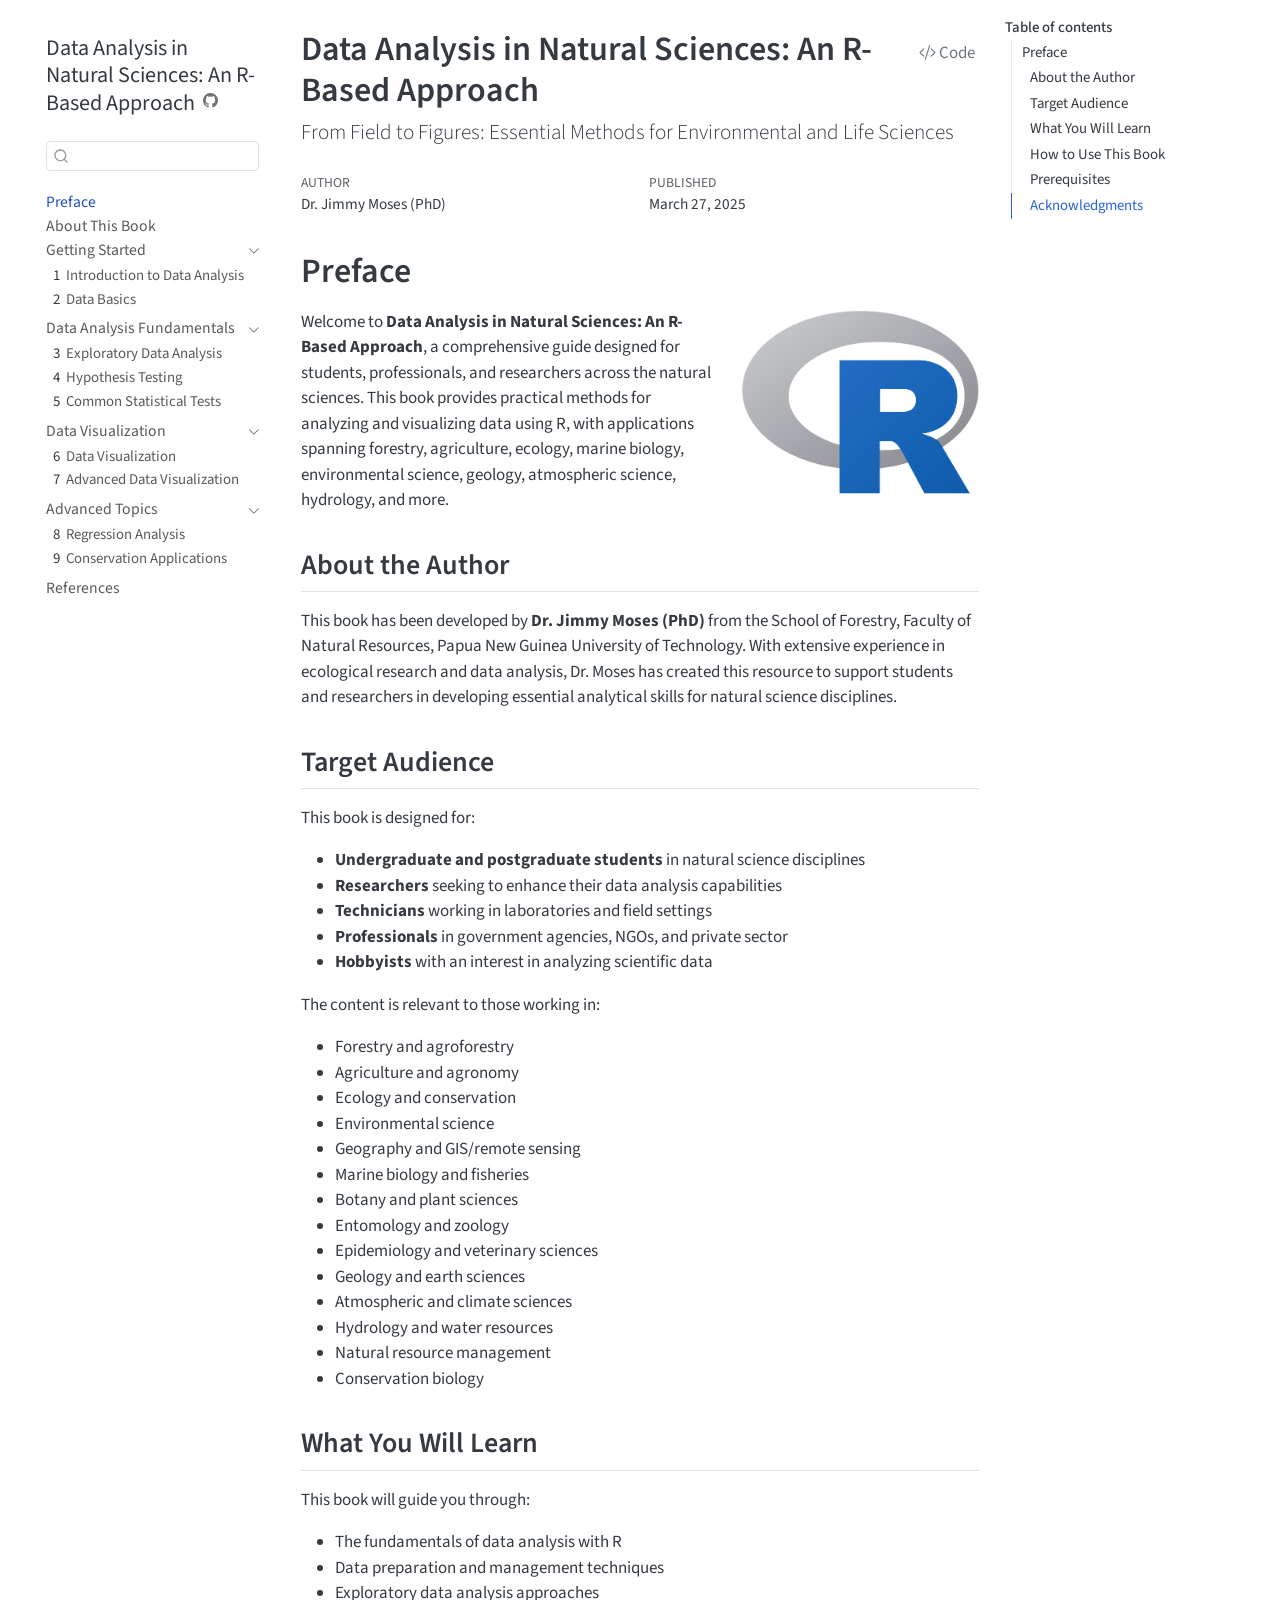
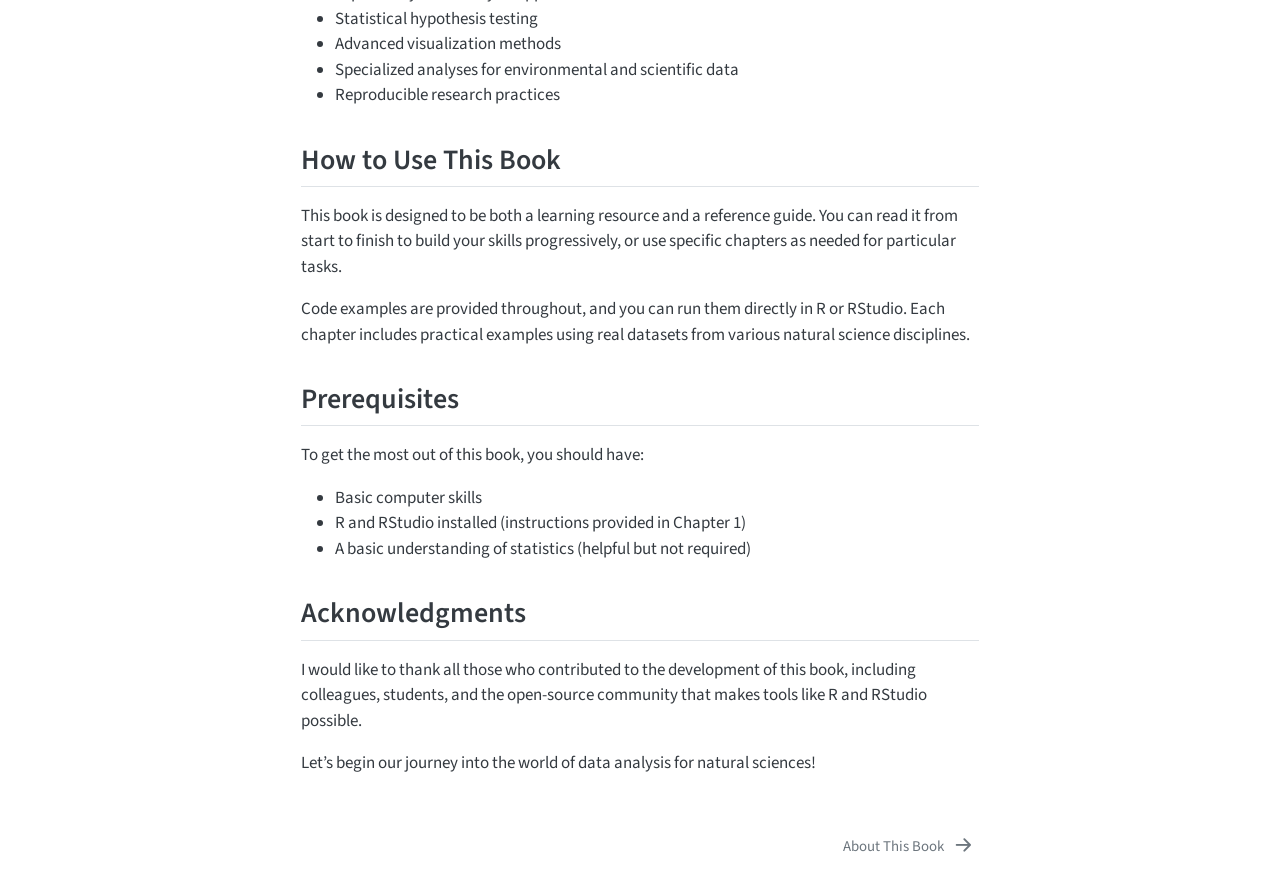
==== index.html @ fe48d6dc "Update book to use real-world datasets exclusively and expand scope to all natural sciences" ====
<!DOCTYPE html>
<html xmlns="http://www.w3.org/1999/xhtml" lang="en" xml:lang="en"><head>

<meta charset="utf-8">
<meta name="generator" content="quarto-99.9.9">

<meta name="viewport" content="width=device-width, initial-scale=1.0, user-scalable=yes">

<meta name="author" content="Dr.&nbsp;Jimmy Moses (PhD)">
<meta name="dcterms.date" content="2025-03-27">

<title>Data Analysis in Natural Sciences: An R-Based Approach</title>
<style>
code{white-space: pre-wrap;}
span.smallcaps{font-variant: small-caps;}
div.columns{display: flex; gap: min(4vw, 1.5em);}
div.column{flex: auto; overflow-x: auto;}
div.hanging-indent{margin-left: 1.5em; text-indent: -1.5em;}
ul.task-list{list-style: none;}
ul.task-list li input[type="checkbox"] {
  width: 0.8em;
  margin: 0 0.8em 0.2em -1em; /* quarto-specific, see https://github.com/quarto-dev/quarto-cli/issues/4556 */ 
  vertical-align: middle;
}
/* CSS for syntax highlighting */
html { -webkit-text-size-adjust: 100%; }
pre > code.sourceCode { white-space: pre; position: relative; }
pre > code.sourceCode > span { display: inline-block; line-height: 1.25; }
pre > code.sourceCode > span:empty { height: 1.2em; }
.sourceCode { overflow: visible; }
code.sourceCode > span { color: inherit; text-decoration: inherit; }
div.sourceCode { margin: 1em 0; }
pre.sourceCode { margin: 0; }
@media screen {
div.sourceCode { overflow: auto; }
}
@media print {
pre > code.sourceCode { white-space: pre-wrap; }
pre > code.sourceCode > span { text-indent: -5em; padding-left: 5em; }
}
pre.numberSource code
  { counter-reset: source-line 0; }
pre.numberSource code > span
  { position: relative; left: -4em; counter-increment: source-line; }
pre.numberSource code > span > a:first-child::before
  { content: counter(source-line);
    position: relative; left: -1em; text-align: right; vertical-align: baseline;
    border: none; display: inline-block;
    -webkit-touch-callout: none; -webkit-user-select: none;
    -khtml-user-select: none; -moz-user-select: none;
    -ms-user-select: none; user-select: none;
    padding: 0 4px; width: 4em;
  }
pre.numberSource { margin-left: 3em;  padding-left: 4px; }
div.sourceCode
  {   }
@media screen {
pre > code.sourceCode > span > a:first-child::before { text-decoration: underline; }
}
</style>


<script src="site_libs/quarto-nav/quarto-nav.js"></script>
<script src="site_libs/quarto-nav/headroom.min.js"></script>
<script src="site_libs/clipboard/clipboard.min.js"></script>
<script src="site_libs/quarto-search/autocomplete.umd.js"></script>
<script src="site_libs/quarto-search/fuse.min.js"></script>
<script src="site_libs/quarto-search/quarto-search.js"></script>
<meta name="quarto:offset" content="./">
<link href="./preface.html" rel="next">
<script src="site_libs/quarto-html/quarto.js" type="module"></script>
<script src="site_libs/quarto-html/tabsets/tabsets.js" type="module"></script>
<script src="site_libs/quarto-html/popper.min.js"></script>
<script src="site_libs/quarto-html/tippy.umd.min.js"></script>
<script src="site_libs/quarto-html/anchor.min.js"></script>
<link href="site_libs/quarto-html/tippy.css" rel="stylesheet">
<link href="site_libs/quarto-html/quarto-syntax-highlighting-dark-a0649ace7b9e9e15dfb5fe311d767a49.css" rel="stylesheet" class="quarto-color-scheme quarto-color-alternate" id="quarto-text-highlighting-styles">
<link href="site_libs/quarto-html/quarto-syntax-highlighting-494121dfa8658343c03537e94414993d.css" rel="stylesheet" class="quarto-color-scheme" id="quarto-text-highlighting-styles">
<script src="site_libs/bootstrap/bootstrap.min.js"></script>
<link href="site_libs/bootstrap/bootstrap-icons.css" rel="stylesheet">
<link href="site_libs/bootstrap/bootstrap-dark-6c5314280c86e53d2a1a2ca4c5fd5b4a.min.css" rel="stylesheet" append-hash="true" class="quarto-color-scheme quarto-color-alternate" id="quarto-bootstrap" data-mode="light">
<link href="site_libs/bootstrap/bootstrap-6c5314280c86e53d2a1a2ca4c5fd5b4a.min.css" rel="stylesheet" append-hash="true" class="quarto-color-scheme" id="quarto-bootstrap" data-mode="light">
<script id="quarto-search-options" type="application/json">{
  "location": "sidebar",
  "copy-button": false,
  "collapse-after": 3,
  "panel-placement": "start",
  "type": "textbox",
  "limit": 50,
  "keyboard-shortcut": [
    "f",
    "/",
    "s"
  ],
  "show-item-context": false,
  "language": {
    "search-no-results-text": "No results",
    "search-matching-documents-text": "matching documents",
    "search-copy-link-title": "Copy link to search",
    "search-hide-matches-text": "Hide additional matches",
    "search-more-match-text": "more match in this document",
    "search-more-matches-text": "more matches in this document",
    "search-clear-button-title": "Clear",
    "search-text-placeholder": "",
    "search-detached-cancel-button-title": "Cancel",
    "search-submit-button-title": "Submit",
    "search-label": "Search"
  }
}</script>


</head>

<body class="nav-sidebar floating quarto-light">

<div id="quarto-search-results"></div>
  <header id="quarto-header" class="headroom fixed-top">
  <nav class="quarto-secondary-nav">
    <div class="container-fluid d-flex">
      <button type="button" class="quarto-btn-toggle btn" data-bs-toggle="collapse" role="button" data-bs-target=".quarto-sidebar-collapse-item" aria-controls="quarto-sidebar" aria-expanded="false" aria-label="Toggle sidebar navigation" onclick="if (window.quartoToggleHeadroom) { window.quartoToggleHeadroom(); }">
        <i class="bi bi-layout-text-sidebar-reverse"></i>
      </button>
        <nav class="quarto-page-breadcrumbs" aria-label="breadcrumb"><ol class="breadcrumb"><li class="breadcrumb-item"><a href="./index.html">Preface</a></li></ol></nav>
        <a class="flex-grow-1" role="navigation" data-bs-toggle="collapse" data-bs-target=".quarto-sidebar-collapse-item" aria-controls="quarto-sidebar" aria-expanded="false" aria-label="Toggle sidebar navigation" onclick="if (window.quartoToggleHeadroom) { window.quartoToggleHeadroom(); }">      
        </a>
      <button type="button" class="btn quarto-search-button" aria-label="Search" onclick="window.quartoOpenSearch();">
        <i class="bi bi-search"></i>
      </button>
    </div>
  </nav>
</header>
<!-- content -->
<div id="quarto-content" class="quarto-container page-columns page-rows-contents page-layout-article">
<!-- sidebar -->
  <nav id="quarto-sidebar" class="sidebar collapse collapse-horizontal quarto-sidebar-collapse-item sidebar-navigation floating overflow-auto">
    <div class="pt-lg-2 mt-2 text-left sidebar-header">
    <div class="sidebar-title mb-0 py-0">
      <a href="./">Data Analysis in Natural Sciences: An R-Based Approach</a> 
        <div class="sidebar-tools-main">
    <a href="https://github.com/jm0535/data-analysis-book" title="Source Code" class="quarto-navigation-tool px-1" aria-label="Source Code"><i class="bi bi-github"></i></a>
</div>
    </div>
      </div>
        <div class="mt-2 flex-shrink-0 align-items-center">
        <div class="sidebar-search">
        <div id="quarto-search" class="" title="Search"></div>
        </div>
        </div>
    <div class="sidebar-menu-container"> 
    <ul class="list-unstyled mt-1">
        <li class="sidebar-item">
  <div class="sidebar-item-container"> 
  <a href="./index.html" class="sidebar-item-text sidebar-link active">
 <span class="menu-text">Preface</span></a>
  </div>
</li>
        <li class="sidebar-item">
  <div class="sidebar-item-container"> 
  <a href="./preface.html" class="sidebar-item-text sidebar-link">
 <span class="menu-text">About This Book</span></a>
  </div>
</li>
        <li class="sidebar-item sidebar-item-section">
      <div class="sidebar-item-container"> 
            <a class="sidebar-item-text sidebar-link text-start" data-bs-toggle="collapse" data-bs-target="#quarto-sidebar-section-1" role="navigation" aria-expanded="true">
 <span class="menu-text">Getting Started</span></a>
          <a class="sidebar-item-toggle text-start" data-bs-toggle="collapse" data-bs-target="#quarto-sidebar-section-1" role="navigation" aria-expanded="true" aria-label="Toggle section">
            <i class="bi bi-chevron-right ms-2"></i>
          </a> 
      </div>
      <ul id="quarto-sidebar-section-1" class="collapse list-unstyled sidebar-section depth1 show">  
          <li class="sidebar-item">
  <div class="sidebar-item-container"> 
  <a href="./chapters/01-introduction.html" class="sidebar-item-text sidebar-link">
 <span class="menu-text"><span class="chapter-number">1</span>&nbsp; <span class="chapter-title">Introduction to Data Analysis</span></span></a>
  </div>
</li>
          <li class="sidebar-item">
  <div class="sidebar-item-container"> 
  <a href="./chapters/02-data-basics.html" class="sidebar-item-text sidebar-link">
 <span class="menu-text"><span class="chapter-number">2</span>&nbsp; <span class="chapter-title">Data Basics</span></span></a>
  </div>
</li>
      </ul>
  </li>
        <li class="sidebar-item sidebar-item-section">
      <div class="sidebar-item-container"> 
            <a class="sidebar-item-text sidebar-link text-start" data-bs-toggle="collapse" data-bs-target="#quarto-sidebar-section-2" role="navigation" aria-expanded="true">
 <span class="menu-text">Data Analysis Fundamentals</span></a>
          <a class="sidebar-item-toggle text-start" data-bs-toggle="collapse" data-bs-target="#quarto-sidebar-section-2" role="navigation" aria-expanded="true" aria-label="Toggle section">
            <i class="bi bi-chevron-right ms-2"></i>
          </a> 
      </div>
      <ul id="quarto-sidebar-section-2" class="collapse list-unstyled sidebar-section depth1 show">  
          <li class="sidebar-item">
  <div class="sidebar-item-container"> 
  <a href="./chapters/03-exploratory-analysis.html" class="sidebar-item-text sidebar-link">
 <span class="menu-text"><span class="chapter-number">3</span>&nbsp; <span class="chapter-title">Exploratory Data Analysis</span></span></a>
  </div>
</li>
          <li class="sidebar-item">
  <div class="sidebar-item-container"> 
  <a href="./chapters/04-hypothesis-testing.html" class="sidebar-item-text sidebar-link">
 <span class="menu-text"><span class="chapter-number">4</span>&nbsp; <span class="chapter-title">Hypothesis Testing</span></span></a>
  </div>
</li>
          <li class="sidebar-item">
  <div class="sidebar-item-container"> 
  <a href="./chapters/05-statistical-tests.html" class="sidebar-item-text sidebar-link">
 <span class="menu-text"><span class="chapter-number">5</span>&nbsp; <span class="chapter-title">Common Statistical Tests</span></span></a>
  </div>
</li>
      </ul>
  </li>
        <li class="sidebar-item sidebar-item-section">
      <div class="sidebar-item-container"> 
            <a class="sidebar-item-text sidebar-link text-start" data-bs-toggle="collapse" data-bs-target="#quarto-sidebar-section-3" role="navigation" aria-expanded="true">
 <span class="menu-text">Data Visualization</span></a>
          <a class="sidebar-item-toggle text-start" data-bs-toggle="collapse" data-bs-target="#quarto-sidebar-section-3" role="navigation" aria-expanded="true" aria-label="Toggle section">
            <i class="bi bi-chevron-right ms-2"></i>
          </a> 
      </div>
      <ul id="quarto-sidebar-section-3" class="collapse list-unstyled sidebar-section depth1 show">  
          <li class="sidebar-item">
  <div class="sidebar-item-container"> 
  <a href="./chapters/06-visualization.html" class="sidebar-item-text sidebar-link">
 <span class="menu-text"><span class="chapter-number">6</span>&nbsp; <span class="chapter-title">Data Visualization</span></span></a>
  </div>
</li>
          <li class="sidebar-item">
  <div class="sidebar-item-container"> 
  <a href="./chapters/07-advanced-visualization.html" class="sidebar-item-text sidebar-link">
 <span class="menu-text"><span class="chapter-number">7</span>&nbsp; <span class="chapter-title">Advanced Data Visualization</span></span></a>
  </div>
</li>
      </ul>
  </li>
        <li class="sidebar-item sidebar-item-section">
      <div class="sidebar-item-container"> 
            <a class="sidebar-item-text sidebar-link text-start" data-bs-toggle="collapse" data-bs-target="#quarto-sidebar-section-4" role="navigation" aria-expanded="true">
 <span class="menu-text">Advanced Topics</span></a>
          <a class="sidebar-item-toggle text-start" data-bs-toggle="collapse" data-bs-target="#quarto-sidebar-section-4" role="navigation" aria-expanded="true" aria-label="Toggle section">
            <i class="bi bi-chevron-right ms-2"></i>
          </a> 
      </div>
      <ul id="quarto-sidebar-section-4" class="collapse list-unstyled sidebar-section depth1 show">  
          <li class="sidebar-item">
  <div class="sidebar-item-container"> 
  <a href="./chapters/08-regression.html" class="sidebar-item-text sidebar-link">
 <span class="menu-text"><span class="chapter-number">8</span>&nbsp; <span class="chapter-title">Regression Analysis</span></span></a>
  </div>
</li>
          <li class="sidebar-item">
  <div class="sidebar-item-container"> 
  <a href="./chapters/09-conservation.html" class="sidebar-item-text sidebar-link">
 <span class="menu-text"><span class="chapter-number">9</span>&nbsp; <span class="chapter-title">Conservation Applications</span></span></a>
  </div>
</li>
      </ul>
  </li>
        <li class="sidebar-item">
  <div class="sidebar-item-container"> 
  <a href="./references.html" class="sidebar-item-text sidebar-link">
 <span class="menu-text">References</span></a>
  </div>
</li>
    </ul>
    </div>
</nav>
<div id="quarto-sidebar-glass" class="quarto-sidebar-collapse-item" data-bs-toggle="collapse" data-bs-target=".quarto-sidebar-collapse-item"></div>
<!-- margin-sidebar -->
    <div id="quarto-margin-sidebar" class="sidebar margin-sidebar">
        <nav id="TOC" role="doc-toc" class="toc-active">
    <h2 id="toc-title">Table of contents</h2>
   
  <ul>
  <li><a href="#preface" id="toc-preface" class="nav-link active" data-scroll-target="#preface">Preface</a>
  <ul class="collapse">
  <li><a href="#about-the-author" id="toc-about-the-author" class="nav-link" data-scroll-target="#about-the-author">About the Author</a></li>
  <li><a href="#target-audience" id="toc-target-audience" class="nav-link" data-scroll-target="#target-audience">Target Audience</a></li>
  <li><a href="#what-you-will-learn" id="toc-what-you-will-learn" class="nav-link" data-scroll-target="#what-you-will-learn">What You Will Learn</a></li>
  <li><a href="#how-to-use-this-book" id="toc-how-to-use-this-book" class="nav-link" data-scroll-target="#how-to-use-this-book">How to Use This Book</a></li>
  <li><a href="#prerequisites" id="toc-prerequisites" class="nav-link" data-scroll-target="#prerequisites">Prerequisites</a></li>
  <li><a href="#acknowledgments" id="toc-acknowledgments" class="nav-link" data-scroll-target="#acknowledgments">Acknowledgments</a></li>
  </ul></li>
  </ul>
</nav>
    </div>
<!-- main -->
<main class="content" id="quarto-document-content">

<header id="title-block-header" class="quarto-title-block default">
<div class="quarto-title">
<div class="quarto-title-block"><div><h1 class="title">Data Analysis in Natural Sciences: An R-Based Approach</h1><button type="button" class="btn code-tools-button" id="quarto-code-tools-source"><i class="bi"></i> Code</button></div></div>
<p class="subtitle lead">From Field to Figures: Essential Methods for Environmental and Life Sciences</p>
</div>



<div class="quarto-title-meta">

    <div>
    <div class="quarto-title-meta-heading">Author</div>
    <div class="quarto-title-meta-contents">
             <p>Dr.&nbsp;Jimmy Moses (PhD) </p>
          </div>
  </div>
    
    <div>
    <div class="quarto-title-meta-heading">Published</div>
    <div class="quarto-title-meta-contents">
      <p class="date">March 27, 2025</p>
    </div>
  </div>
  
    
  </div>
  


</header>



<section id="preface" class="level1 unnumbered">
<h1 class="unnumbered">Preface</h1><p><img src="images/sapsucking.jpg" title="Data Analysis in Natural Sciences: An R-Based Approach" class="quarto-cover-image nolightbox img-fluid"></p>
<p>Welcome to <strong>Data Analysis in Natural Sciences: An R-Based Approach</strong>, a comprehensive guide designed for students, professionals, and researchers across the natural sciences. This book provides practical methods for analyzing and visualizing data using R, with applications spanning forestry, agriculture, ecology, marine biology, environmental science, geology, atmospheric science, hydrology, and more.</p>
<section id="about-the-author" class="level2">
<h2 class="anchored" data-anchor-id="about-the-author">About the Author</h2>
<p>This book has been developed by <strong>Dr.&nbsp;Jimmy Moses (PhD)</strong> from the School of Forestry, Faculty of Natural Resources, Papua New Guinea University of Technology. With extensive experience in ecological research and data analysis, Dr.&nbsp;Moses has created this resource to support students and researchers in developing essential analytical skills for natural science disciplines.</p>
</section>
<section id="target-audience" class="level2">
<h2 class="anchored" data-anchor-id="target-audience">Target Audience</h2>
<p>This book is designed for:</p>
<ul>
<li><strong>Undergraduate and postgraduate students</strong> in natural science disciplines</li>
<li><strong>Researchers</strong> seeking to enhance their data analysis capabilities</li>
<li><strong>Technicians</strong> working in laboratories and field settings</li>
<li><strong>Professionals</strong> in government agencies, NGOs, and private sector</li>
<li><strong>Hobbyists</strong> with an interest in analyzing scientific data</li>
</ul>
<p>The content is relevant to those working in:</p>
<ul>
<li>Forestry and agroforestry</li>
<li>Agriculture and agronomy</li>
<li>Ecology and conservation</li>
<li>Environmental science</li>
<li>Geography and GIS/remote sensing</li>
<li>Marine biology and fisheries</li>
<li>Botany and plant sciences</li>
<li>Entomology and zoology</li>
<li>Epidemiology and veterinary sciences</li>
<li>Geology and earth sciences</li>
<li>Atmospheric and climate sciences</li>
<li>Hydrology and water resources</li>
<li>Natural resource management</li>
<li>Conservation biology</li>
</ul>
</section>
<section id="what-you-will-learn" class="level2">
<h2 class="anchored" data-anchor-id="what-you-will-learn">What You Will Learn</h2>
<p>This book will guide you through:</p>
<ul>
<li>The fundamentals of data analysis with R</li>
<li>Data preparation and management techniques</li>
<li>Exploratory data analysis approaches</li>
<li>Statistical hypothesis testing</li>
<li>Advanced visualization methods</li>
<li>Specialized analyses for environmental and scientific data</li>
<li>Reproducible research practices</li>
</ul>
</section>
<section id="how-to-use-this-book" class="level2">
<h2 class="anchored" data-anchor-id="how-to-use-this-book">How to Use This Book</h2>
<p>This book is designed to be both a learning resource and a reference guide. You can read it from start to finish to build your skills progressively, or use specific chapters as needed for particular tasks.</p>
<p>Code examples are provided throughout, and you can run them directly in R or RStudio. Each chapter includes practical examples using real datasets from various natural science disciplines.</p>
</section>
<section id="prerequisites" class="level2">
<h2 class="anchored" data-anchor-id="prerequisites">Prerequisites</h2>
<p>To get the most out of this book, you should have:</p>
<ul>
<li>Basic computer skills</li>
<li>R and RStudio installed (instructions provided in Chapter 1)</li>
<li>A basic understanding of statistics (helpful but not required)</li>
</ul>
</section>
<section id="acknowledgments" class="level2 unnumbered">
<h2 class="unnumbered anchored" data-anchor-id="acknowledgments">Acknowledgments</h2>
<p>I would like to thank all those who contributed to the development of this book, including colleagues, students, and the open-source community that makes tools like R and RStudio possible.</p>
<p>Let’s begin our journey into the world of data analysis for natural sciences!</p>


<!-- -->

</section>
</section>

</main> <!-- /main -->
<script id="quarto-html-after-body" type="application/javascript">
  window.document.addEventListener("DOMContentLoaded", function (event) {
    const icon = "";
    const anchorJS = new window.AnchorJS();
    anchorJS.options = {
      placement: 'right',
      icon: icon
    };
    anchorJS.add('.anchored');
    const isCodeAnnotation = (el) => {
      for (const clz of el.classList) {
        if (clz.startsWith('code-annotation-')) {                     
          return true;
        }
      }
      return false;
    }
    const onCopySuccess = function(e) {
      // button target
      const button = e.trigger;
      // don't keep focus
      button.blur();
      // flash "checked"
      button.classList.add('code-copy-button-checked');
      var currentTitle = button.getAttribute("title");
      button.setAttribute("title", "Copied!");
      let tooltip;
      if (window.bootstrap) {
        button.setAttribute("data-bs-toggle", "tooltip");
        button.setAttribute("data-bs-placement", "left");
        button.setAttribute("data-bs-title", "Copied!");
        tooltip = new bootstrap.Tooltip(button, 
          { trigger: "manual", 
            customClass: "code-copy-button-tooltip",
            offset: [0, -8]});
        tooltip.show();    
      }
      setTimeout(function() {
        if (tooltip) {
          tooltip.hide();
          button.removeAttribute("data-bs-title");
          button.removeAttribute("data-bs-toggle");
          button.removeAttribute("data-bs-placement");
        }
        button.setAttribute("title", currentTitle);
        button.classList.remove('code-copy-button-checked');
      }, 1000);
      // clear code selection
      e.clearSelection();
    }
    const getTextToCopy = function(trigger) {
        const codeEl = trigger.previousElementSibling.cloneNode(true);
        for (const childEl of codeEl.children) {
          if (isCodeAnnotation(childEl)) {
            childEl.remove();
          }
        }
        return codeEl.innerText;
    }
    const clipboard = new window.ClipboardJS('.code-copy-button:not([data-in-quarto-modal])', {
      text: getTextToCopy
    });
    clipboard.on('success', onCopySuccess);
    if (window.document.getElementById('quarto-embedded-source-code-modal')) {
      const clipboardModal = new window.ClipboardJS('.code-copy-button[data-in-quarto-modal]', {
        text: getTextToCopy,
        container: window.document.getElementById('quarto-embedded-source-code-modal')
      });
      clipboardModal.on('success', onCopySuccess);
    }
    const viewSource = window.document.getElementById('quarto-view-source') ||
                       window.document.getElementById('quarto-code-tools-source');
    if (viewSource) {
      const sourceUrl = viewSource.getAttribute("data-quarto-source-url");
      viewSource.addEventListener("click", function(e) {
        if (sourceUrl) {
          // rstudio viewer pane
          if (/\bcapabilities=\b/.test(window.location)) {
            window.open(sourceUrl);
          } else {
            window.location.href = sourceUrl;
          }
        } else {
          const modal = new bootstrap.Modal(document.getElementById('quarto-embedded-source-code-modal'));
          modal.show();
        }
        return false;
      });
    }
    function toggleCodeHandler(show) {
      return function(e) {
        const detailsSrc = window.document.querySelectorAll(".cell > details > .sourceCode");
        for (let i=0; i<detailsSrc.length; i++) {
          const details = detailsSrc[i].parentElement;
          if (show) {
            details.open = true;
          } else {
            details.removeAttribute("open");
          }
        }
        const cellCodeDivs = window.document.querySelectorAll(".cell > .sourceCode");
        const fromCls = show ? "hidden" : "unhidden";
        const toCls = show ? "unhidden" : "hidden";
        for (let i=0; i<cellCodeDivs.length; i++) {
          const codeDiv = cellCodeDivs[i];
          if (codeDiv.classList.contains(fromCls)) {
            codeDiv.classList.remove(fromCls);
            codeDiv.classList.add(toCls);
          } 
        }
        return false;
      }
    }
    const hideAllCode = window.document.getElementById("quarto-hide-all-code");
    if (hideAllCode) {
      hideAllCode.addEventListener("click", toggleCodeHandler(false));
    }
    const showAllCode = window.document.getElementById("quarto-show-all-code");
    if (showAllCode) {
      showAllCode.addEventListener("click", toggleCodeHandler(true));
    }
      var localhostRegex = new RegExp(/^(?:http|https):\/\/localhost\:?[0-9]*\//);
      var mailtoRegex = new RegExp(/^mailto:/);
        var filterRegex = new RegExp("https:\/\/jm0535\.github\.io\/data-analysis-book\/");
      var isInternal = (href) => {
          return filterRegex.test(href) || localhostRegex.test(href) || mailtoRegex.test(href);
      }
      // Inspect non-navigation links and adorn them if external
     var links = window.document.querySelectorAll('a[href]:not(.nav-link):not(.navbar-brand):not(.toc-action):not(.sidebar-link):not(.sidebar-item-toggle):not(.pagination-link):not(.no-external):not([aria-hidden]):not(.dropdown-item):not(.quarto-navigation-tool):not(.about-link)');
      for (var i=0; i<links.length; i++) {
        const link = links[i];
        if (!isInternal(link.href)) {
          // undo the damage that might have been done by quarto-nav.js in the case of
          // links that we want to consider external
          if (link.dataset.originalHref !== undefined) {
            link.href = link.dataset.originalHref;
          }
        }
      }
    function tippyHover(el, contentFn, onTriggerFn, onUntriggerFn) {
      const config = {
        allowHTML: true,
        maxWidth: 500,
        delay: 100,
        arrow: false,
        appendTo: function(el) {
            return el.parentElement;
        },
        interactive: true,
        interactiveBorder: 10,
        theme: 'quarto',
        placement: 'bottom-start',
      };
      if (contentFn) {
        config.content = contentFn;
      }
      if (onTriggerFn) {
        config.onTrigger = onTriggerFn;
      }
      if (onUntriggerFn) {
        config.onUntrigger = onUntriggerFn;
      }
      window.tippy(el, config); 
    }
    const noterefs = window.document.querySelectorAll('a[role="doc-noteref"]');
    for (var i=0; i<noterefs.length; i++) {
      const ref = noterefs[i];
      tippyHover(ref, function() {
        // use id or data attribute instead here
        let href = ref.getAttribute('data-footnote-href') || ref.getAttribute('href');
        try { href = new URL(href).hash; } catch {}
        const id = href.replace(/^#\/?/, "");
        const note = window.document.getElementById(id);
        if (note) {
          return note.innerHTML;
        } else {
          return "";
        }
      });
    }
    const xrefs = window.document.querySelectorAll('a.quarto-xref');
    const processXRef = (id, note) => {
      // Strip column container classes
      const stripColumnClz = (el) => {
        el.classList.remove("page-full", "page-columns");
        if (el.children) {
          for (const child of el.children) {
            stripColumnClz(child);
          }
        }
      }
      stripColumnClz(note)
      if (id === null || id.startsWith('sec-')) {
        // Special case sections, only their first couple elements
        const container = document.createElement("div");
        if (note.children && note.children.length > 2) {
          container.appendChild(note.children[0].cloneNode(true));
          for (let i = 1; i < note.children.length; i++) {
            const child = note.children[i];
            if (child.tagName === "P" && child.innerText === "") {
              continue;
            } else {
              container.appendChild(child.cloneNode(true));
              break;
            }
          }
          if (window.Quarto?.typesetMath) {
            window.Quarto.typesetMath(container);
          }
          return container.innerHTML
        } else {
          if (window.Quarto?.typesetMath) {
            window.Quarto.typesetMath(note);
          }
          return note.innerHTML;
        }
      } else {
        // Remove any anchor links if they are present
        const anchorLink = note.querySelector('a.anchorjs-link');
        if (anchorLink) {
          anchorLink.remove();
        }
        if (window.Quarto?.typesetMath) {
          window.Quarto.typesetMath(note);
        }
        if (note.classList.contains("callout")) {
          return note.outerHTML;
        } else {
          return note.innerHTML;
        }
      }
    }
    for (var i=0; i<xrefs.length; i++) {
      const xref = xrefs[i];
      tippyHover(xref, undefined, function(instance) {
        instance.disable();
        let url = xref.getAttribute('href');
        let hash = undefined; 
        if (url.startsWith('#')) {
          hash = url;
        } else {
          try { hash = new URL(url).hash; } catch {}
        }
        if (hash) {
          const id = hash.replace(/^#\/?/, "");
          const note = window.document.getElementById(id);
          if (note !== null) {
            try {
              const html = processXRef(id, note.cloneNode(true));
              instance.setContent(html);
            } finally {
              instance.enable();
              instance.show();
            }
          } else {
            // See if we can fetch this
            fetch(url.split('#')[0])
            .then(res => res.text())
            .then(html => {
              const parser = new DOMParser();
              const htmlDoc = parser.parseFromString(html, "text/html");
              const note = htmlDoc.getElementById(id);
              if (note !== null) {
                const html = processXRef(id, note);
                instance.setContent(html);
              } 
            }).finally(() => {
              instance.enable();
              instance.show();
            });
          }
        } else {
          // See if we can fetch a full url (with no hash to target)
          // This is a special case and we should probably do some content thinning / targeting
          fetch(url)
          .then(res => res.text())
          .then(html => {
            const parser = new DOMParser();
            const htmlDoc = parser.parseFromString(html, "text/html");
            const note = htmlDoc.querySelector('main.content');
            if (note !== null) {
              // This should only happen for chapter cross references
              // (since there is no id in the URL)
              // remove the first header
              if (note.children.length > 0 && note.children[0].tagName === "HEADER") {
                note.children[0].remove();
              }
              const html = processXRef(null, note);
              instance.setContent(html);
            } 
          }).finally(() => {
            instance.enable();
            instance.show();
          });
        }
      }, function(instance) {
      });
    }
        let selectedAnnoteEl;
        const selectorForAnnotation = ( cell, annotation) => {
          let cellAttr = 'data-code-cell="' + cell + '"';
          let lineAttr = 'data-code-annotation="' +  annotation + '"';
          const selector = 'span[' + cellAttr + '][' + lineAttr + ']';
          return selector;
        }
        const selectCodeLines = (annoteEl) => {
          const doc = window.document;
          const targetCell = annoteEl.getAttribute("data-target-cell");
          const targetAnnotation = annoteEl.getAttribute("data-target-annotation");
          const annoteSpan = window.document.querySelector(selectorForAnnotation(targetCell, targetAnnotation));
          const lines = annoteSpan.getAttribute("data-code-lines").split(",");
          const lineIds = lines.map((line) => {
            return targetCell + "-" + line;
          })
          let top = null;
          let height = null;
          let parent = null;
          if (lineIds.length > 0) {
              //compute the position of the single el (top and bottom and make a div)
              const el = window.document.getElementById(lineIds[0]);
              top = el.offsetTop;
              height = el.offsetHeight;
              parent = el.parentElement.parentElement;
            if (lineIds.length > 1) {
              const lastEl = window.document.getElementById(lineIds[lineIds.length - 1]);
              const bottom = lastEl.offsetTop + lastEl.offsetHeight;
              height = bottom - top;
            }
            if (top !== null && height !== null && parent !== null) {
              // cook up a div (if necessary) and position it 
              let div = window.document.getElementById("code-annotation-line-highlight");
              if (div === null) {
                div = window.document.createElement("div");
                div.setAttribute("id", "code-annotation-line-highlight");
                div.style.position = 'absolute';
                parent.appendChild(div);
              }
              div.style.top = top - 2 + "px";
              div.style.height = height + 4 + "px";
              div.style.left = 0;
              let gutterDiv = window.document.getElementById("code-annotation-line-highlight-gutter");
              if (gutterDiv === null) {
                gutterDiv = window.document.createElement("div");
                gutterDiv.setAttribute("id", "code-annotation-line-highlight-gutter");
                gutterDiv.style.position = 'absolute';
                const codeCell = window.document.getElementById(targetCell);
                const gutter = codeCell.querySelector('.code-annotation-gutter');
                gutter.appendChild(gutterDiv);
              }
              gutterDiv.style.top = top - 2 + "px";
              gutterDiv.style.height = height + 4 + "px";
            }
            selectedAnnoteEl = annoteEl;
          }
        };
        const unselectCodeLines = () => {
          const elementsIds = ["code-annotation-line-highlight", "code-annotation-line-highlight-gutter"];
          elementsIds.forEach((elId) => {
            const div = window.document.getElementById(elId);
            if (div) {
              div.remove();
            }
          });
          selectedAnnoteEl = undefined;
        };
          // Handle positioning of the toggle
      window.addEventListener(
        "resize",
        throttle(() => {
          elRect = undefined;
          if (selectedAnnoteEl) {
            selectCodeLines(selectedAnnoteEl);
          }
        }, 10)
      );
      function throttle(fn, ms) {
      let throttle = false;
      let timer;
        return (...args) => {
          if(!throttle) { // first call gets through
              fn.apply(this, args);
              throttle = true;
          } else { // all the others get throttled
              if(timer) clearTimeout(timer); // cancel #2
              timer = setTimeout(() => {
                fn.apply(this, args);
                timer = throttle = false;
              }, ms);
          }
        };
      }
        // Attach click handler to the DT
        const annoteDls = window.document.querySelectorAll('dt[data-target-cell]');
        for (const annoteDlNode of annoteDls) {
          annoteDlNode.addEventListener('click', (event) => {
            const clickedEl = event.target;
            if (clickedEl !== selectedAnnoteEl) {
              unselectCodeLines();
              const activeEl = window.document.querySelector('dt[data-target-cell].code-annotation-active');
              if (activeEl) {
                activeEl.classList.remove('code-annotation-active');
              }
              selectCodeLines(clickedEl);
              clickedEl.classList.add('code-annotation-active');
            } else {
              // Unselect the line
              unselectCodeLines();
              clickedEl.classList.remove('code-annotation-active');
            }
          });
        }
    const findCites = (el) => {
      const parentEl = el.parentElement;
      if (parentEl) {
        const cites = parentEl.dataset.cites;
        if (cites) {
          return {
            el,
            cites: cites.split(' ')
          };
        } else {
          return findCites(el.parentElement)
        }
      } else {
        return undefined;
      }
    };
    var bibliorefs = window.document.querySelectorAll('a[role="doc-biblioref"]');
    for (var i=0; i<bibliorefs.length; i++) {
      const ref = bibliorefs[i];
      const citeInfo = findCites(ref);
      if (citeInfo) {
        tippyHover(citeInfo.el, function() {
          var popup = window.document.createElement('div');
          citeInfo.cites.forEach(function(cite) {
            var citeDiv = window.document.createElement('div');
            citeDiv.classList.add('hanging-indent');
            citeDiv.classList.add('csl-entry');
            var biblioDiv = window.document.getElementById('ref-' + cite);
            if (biblioDiv) {
              citeDiv.innerHTML = biblioDiv.innerHTML;
            }
            popup.appendChild(citeDiv);
          });
          return popup.innerHTML;
        });
      }
    }
  });
  </script>
<nav class="page-navigation">
  <div class="nav-page nav-page-previous">
  </div>
  <div class="nav-page nav-page-next">
      <a href="./preface.html" class="pagination-link" aria-label="About This Book">
        <span class="nav-page-text">About This Book</span> <i class="bi bi-arrow-right-short"></i>
      </a>
  </div>
</nav><div class="modal fade" id="quarto-embedded-source-code-modal" tabindex="-1" aria-labelledby="quarto-embedded-source-code-modal-label" aria-hidden="true"><div class="modal-dialog modal-dialog-scrollable"><div class="modal-content"><div class="modal-header"><h5 class="modal-title" id="quarto-embedded-source-code-modal-label">Source Code</h5><button class="btn-close" data-bs-dismiss="modal"></button></div><div class="modal-body"><div class="">
<div class="sourceCode" id="cb1" data-shortcodes="false"><pre class="sourceCode markdown code-with-copy"><code class="sourceCode markdown"><span id="cb1-1"><a href="#cb1-1" aria-hidden="true" tabindex="-1"></a><span class="fu"># Preface {.unnumbered}</span></span>
<span id="cb1-2"><a href="#cb1-2" aria-hidden="true" tabindex="-1"></a></span>
<span id="cb1-3"><a href="#cb1-3" aria-hidden="true" tabindex="-1"></a>Welcome to **Data Analysis in Natural Sciences: An R-Based Approach**, a comprehensive guide designed for students, professionals, and researchers across the natural sciences. This book provides practical methods for analyzing and visualizing data using R, with applications spanning forestry, agriculture, ecology, marine biology, environmental science, geology, atmospheric science, hydrology, and more.</span>
<span id="cb1-4"><a href="#cb1-4" aria-hidden="true" tabindex="-1"></a></span>
<span id="cb1-5"><a href="#cb1-5" aria-hidden="true" tabindex="-1"></a><span class="fu">## About the Author</span></span>
<span id="cb1-6"><a href="#cb1-6" aria-hidden="true" tabindex="-1"></a></span>
<span id="cb1-7"><a href="#cb1-7" aria-hidden="true" tabindex="-1"></a>This book has been developed by **Dr. Jimmy Moses (PhD)** from the School of Forestry, Faculty of Natural Resources, Papua New Guinea University of Technology. With extensive experience in ecological research and data analysis, Dr. Moses has created this resource to support students and researchers in developing essential analytical skills for natural science disciplines.</span>
<span id="cb1-8"><a href="#cb1-8" aria-hidden="true" tabindex="-1"></a></span>
<span id="cb1-9"><a href="#cb1-9" aria-hidden="true" tabindex="-1"></a><span class="fu">## Target Audience</span></span>
<span id="cb1-10"><a href="#cb1-10" aria-hidden="true" tabindex="-1"></a></span>
<span id="cb1-11"><a href="#cb1-11" aria-hidden="true" tabindex="-1"></a>This book is designed for:</span>
<span id="cb1-12"><a href="#cb1-12" aria-hidden="true" tabindex="-1"></a></span>
<span id="cb1-13"><a href="#cb1-13" aria-hidden="true" tabindex="-1"></a><span class="ss">- </span>**Undergraduate and postgraduate students** in natural science disciplines</span>
<span id="cb1-14"><a href="#cb1-14" aria-hidden="true" tabindex="-1"></a><span class="ss">- </span>**Researchers** seeking to enhance their data analysis capabilities</span>
<span id="cb1-15"><a href="#cb1-15" aria-hidden="true" tabindex="-1"></a><span class="ss">- </span>**Technicians** working in laboratories and field settings</span>
<span id="cb1-16"><a href="#cb1-16" aria-hidden="true" tabindex="-1"></a><span class="ss">- </span>**Professionals** in government agencies, NGOs, and private sector</span>
<span id="cb1-17"><a href="#cb1-17" aria-hidden="true" tabindex="-1"></a><span class="ss">- </span>**Hobbyists** with an interest in analyzing scientific data</span>
<span id="cb1-18"><a href="#cb1-18" aria-hidden="true" tabindex="-1"></a></span>
<span id="cb1-19"><a href="#cb1-19" aria-hidden="true" tabindex="-1"></a>The content is relevant to those working in:</span>
<span id="cb1-20"><a href="#cb1-20" aria-hidden="true" tabindex="-1"></a></span>
<span id="cb1-21"><a href="#cb1-21" aria-hidden="true" tabindex="-1"></a><span class="ss">- </span>Forestry and agroforestry</span>
<span id="cb1-22"><a href="#cb1-22" aria-hidden="true" tabindex="-1"></a><span class="ss">- </span>Agriculture and agronomy</span>
<span id="cb1-23"><a href="#cb1-23" aria-hidden="true" tabindex="-1"></a><span class="ss">- </span>Ecology and conservation</span>
<span id="cb1-24"><a href="#cb1-24" aria-hidden="true" tabindex="-1"></a><span class="ss">- </span>Environmental science</span>
<span id="cb1-25"><a href="#cb1-25" aria-hidden="true" tabindex="-1"></a><span class="ss">- </span>Geography and GIS/remote sensing</span>
<span id="cb1-26"><a href="#cb1-26" aria-hidden="true" tabindex="-1"></a><span class="ss">- </span>Marine biology and fisheries</span>
<span id="cb1-27"><a href="#cb1-27" aria-hidden="true" tabindex="-1"></a><span class="ss">- </span>Botany and plant sciences</span>
<span id="cb1-28"><a href="#cb1-28" aria-hidden="true" tabindex="-1"></a><span class="ss">- </span>Entomology and zoology</span>
<span id="cb1-29"><a href="#cb1-29" aria-hidden="true" tabindex="-1"></a><span class="ss">- </span>Epidemiology and veterinary sciences</span>
<span id="cb1-30"><a href="#cb1-30" aria-hidden="true" tabindex="-1"></a><span class="ss">- </span>Geology and earth sciences</span>
<span id="cb1-31"><a href="#cb1-31" aria-hidden="true" tabindex="-1"></a><span class="ss">- </span>Atmospheric and climate sciences</span>
<span id="cb1-32"><a href="#cb1-32" aria-hidden="true" tabindex="-1"></a><span class="ss">- </span>Hydrology and water resources</span>
<span id="cb1-33"><a href="#cb1-33" aria-hidden="true" tabindex="-1"></a><span class="ss">- </span>Natural resource management</span>
<span id="cb1-34"><a href="#cb1-34" aria-hidden="true" tabindex="-1"></a><span class="ss">- </span>Conservation biology</span>
<span id="cb1-35"><a href="#cb1-35" aria-hidden="true" tabindex="-1"></a></span>
<span id="cb1-36"><a href="#cb1-36" aria-hidden="true" tabindex="-1"></a><span class="fu">## What You Will Learn</span></span>
<span id="cb1-37"><a href="#cb1-37" aria-hidden="true" tabindex="-1"></a></span>
<span id="cb1-38"><a href="#cb1-38" aria-hidden="true" tabindex="-1"></a>This book will guide you through:</span>
<span id="cb1-39"><a href="#cb1-39" aria-hidden="true" tabindex="-1"></a></span>
<span id="cb1-40"><a href="#cb1-40" aria-hidden="true" tabindex="-1"></a><span class="ss">- </span>The fundamentals of data analysis with R</span>
<span id="cb1-41"><a href="#cb1-41" aria-hidden="true" tabindex="-1"></a><span class="ss">- </span>Data preparation and management techniques</span>
<span id="cb1-42"><a href="#cb1-42" aria-hidden="true" tabindex="-1"></a><span class="ss">- </span>Exploratory data analysis approaches</span>
<span id="cb1-43"><a href="#cb1-43" aria-hidden="true" tabindex="-1"></a><span class="ss">- </span>Statistical hypothesis testing</span>
<span id="cb1-44"><a href="#cb1-44" aria-hidden="true" tabindex="-1"></a><span class="ss">- </span>Advanced visualization methods</span>
<span id="cb1-45"><a href="#cb1-45" aria-hidden="true" tabindex="-1"></a><span class="ss">- </span>Specialized analyses for environmental and scientific data</span>
<span id="cb1-46"><a href="#cb1-46" aria-hidden="true" tabindex="-1"></a><span class="ss">- </span>Reproducible research practices</span>
<span id="cb1-47"><a href="#cb1-47" aria-hidden="true" tabindex="-1"></a></span>
<span id="cb1-48"><a href="#cb1-48" aria-hidden="true" tabindex="-1"></a><span class="fu">## How to Use This Book</span></span>
<span id="cb1-49"><a href="#cb1-49" aria-hidden="true" tabindex="-1"></a></span>
<span id="cb1-50"><a href="#cb1-50" aria-hidden="true" tabindex="-1"></a>This book is designed to be both a learning resource and a reference guide. You can read it from start to finish to build your skills progressively, or use specific chapters as needed for particular tasks.</span>
<span id="cb1-51"><a href="#cb1-51" aria-hidden="true" tabindex="-1"></a></span>
<span id="cb1-52"><a href="#cb1-52" aria-hidden="true" tabindex="-1"></a>Code examples are provided throughout, and you can run them directly in R or RStudio. Each chapter includes practical examples using real datasets from various natural science disciplines.</span>
<span id="cb1-53"><a href="#cb1-53" aria-hidden="true" tabindex="-1"></a></span>
<span id="cb1-54"><a href="#cb1-54" aria-hidden="true" tabindex="-1"></a><span class="fu">## Prerequisites</span></span>
<span id="cb1-55"><a href="#cb1-55" aria-hidden="true" tabindex="-1"></a></span>
<span id="cb1-56"><a href="#cb1-56" aria-hidden="true" tabindex="-1"></a>To get the most out of this book, you should have:</span>
<span id="cb1-57"><a href="#cb1-57" aria-hidden="true" tabindex="-1"></a></span>
<span id="cb1-58"><a href="#cb1-58" aria-hidden="true" tabindex="-1"></a><span class="ss">- </span>Basic computer skills</span>
<span id="cb1-59"><a href="#cb1-59" aria-hidden="true" tabindex="-1"></a><span class="ss">- </span>R and RStudio installed (instructions provided in Chapter 1)</span>
<span id="cb1-60"><a href="#cb1-60" aria-hidden="true" tabindex="-1"></a><span class="ss">- </span>A basic understanding of statistics (helpful but not required)</span>
<span id="cb1-61"><a href="#cb1-61" aria-hidden="true" tabindex="-1"></a></span>
<span id="cb1-62"><a href="#cb1-62" aria-hidden="true" tabindex="-1"></a><span class="fu">## Acknowledgments {.unnumbered}</span></span>
<span id="cb1-63"><a href="#cb1-63" aria-hidden="true" tabindex="-1"></a></span>
<span id="cb1-64"><a href="#cb1-64" aria-hidden="true" tabindex="-1"></a>I would like to thank all those who contributed to the development of this book, including colleagues, students, and the open-source community that makes tools like R and RStudio possible.</span>
<span id="cb1-65"><a href="#cb1-65" aria-hidden="true" tabindex="-1"></a></span>
<span id="cb1-66"><a href="#cb1-66" aria-hidden="true" tabindex="-1"></a>Let's begin our journey into the world of data analysis for natural sciences!</span></code><button title="Copy to Clipboard" class="code-copy-button" data-in-quarto-modal=""><i class="bi"></i></button></pre></div>
</div></div></div></div></div>
</div> <!-- /content -->




</body></html>
---- site_libs/quarto-html/tippy.css ----
.tippy-box[data-animation=fade][data-state=hidden]{opacity:0}[data-tippy-root]{max-width:calc(100vw - 10px)}.tippy-box{position:relative;background-color:#333;color:#fff;border-radius:4px;font-size:14px;line-height:1.4;white-space:normal;outline:0;transition-property:transform,visibility,opacity}.tippy-box[data-placement^=top]>.tippy-arrow{bottom:0}.tippy-box[data-placement^=top]>.tippy-arrow:before{bottom:-7px;left:0;border-width:8px 8px 0;border-top-color:initial;transform-origin:center top}.tippy-box[data-placement^=bottom]>.tippy-arrow{top:0}.tippy-box[data-placement^=bottom]>.tippy-arrow:before{top:-7px;left:0;border-width:0 8px 8px;border-bottom-color:initial;transform-origin:center bottom}.tippy-box[data-placement^=left]>.tippy-arrow{right:0}.tippy-box[data-placement^=left]>.tippy-arrow:before{border-width:8px 0 8px 8px;border-left-color:initial;right:-7px;transform-origin:center left}.tippy-box[data-placement^=right]>.tippy-arrow{left:0}.tippy-box[data-placement^=right]>.tippy-arrow:before{left:-7px;border-width:8px 8px 8px 0;border-right-color:initial;transform-origin:center right}.tippy-box[data-inertia][data-state=visible]{transition-timing-function:cubic-bezier(.54,1.5,.38,1.11)}.tippy-arrow{width:16px;height:16px;color:#333}.tippy-arrow:before{content:"";position:absolute;border-color:transparent;border-style:solid}.tippy-content{position:relative;padding:5px 9px;z-index:1}
---- site_libs/quarto-html/quarto-syntax-highlighting-dark-a0649ace7b9e9e15dfb5fe311d767a49.css ----
/* quarto syntax highlight colors */
:root {
  --quarto-hl-al-color: #f07178;
  --quarto-hl-an-color: #d4d0ab;
  --quarto-hl-at-color: #00e0e0;
  --quarto-hl-bn-color: #d4d0ab;
  --quarto-hl-bu-color: #abe338;
  --quarto-hl-ch-color: #abe338;
  --quarto-hl-co-color: #f8f8f2;
  --quarto-hl-cv-color: #ffd700;
  --quarto-hl-cn-color: #ffd700;
  --quarto-hl-cf-color: #ffa07a;
  --quarto-hl-dt-color: #ffa07a;
  --quarto-hl-dv-color: #d4d0ab;
  --quarto-hl-do-color: #f8f8f2;
  --quarto-hl-er-color: #f07178;
  --quarto-hl-ex-color: #00e0e0;
  --quarto-hl-fl-color: #d4d0ab;
  --quarto-hl-fu-color: #ffa07a;
  --quarto-hl-im-color: #abe338;
  --quarto-hl-in-color: #d4d0ab;
  --quarto-hl-kw-color: #ffa07a;
  --quarto-hl-op-color: #ffa07a;
  --quarto-hl-ot-color: #00e0e0;
  --quarto-hl-pp-color: #dcc6e0;
  --quarto-hl-re-color: #00e0e0;
  --quarto-hl-sc-color: #abe338;
  --quarto-hl-ss-color: #abe338;
  --quarto-hl-st-color: #abe338;
  --quarto-hl-va-color: #00e0e0;
  --quarto-hl-vs-color: #abe338;
  --quarto-hl-wa-color: #dcc6e0;
}

/* other quarto variables */
:root {
  --quarto-font-monospace: SFMono-Regular, Menlo, Monaco, Consolas, "Liberation Mono", "Courier New", monospace;
}

code span.al {
  background-color: #2a0f15;
  font-weight: bold;
  color: #f07178;
}

code span.an {
  color: #d4d0ab;
}

code span.at {
  color: #00e0e0;
}

code span.bn {
  color: #d4d0ab;
}

code span.bu {
  color: #abe338;
}

code span.ch {
  color: #abe338;
}

code span.co {
  font-style: italic;
  color: #f8f8f2;
}

code span.cv {
  color: #ffd700;
}

code span.cn {
  color: #ffd700;
}

code span.cf {
  font-weight: bold;
  color: #ffa07a;
}

code span.dt {
  color: #ffa07a;
}

code span.dv {
  color: #d4d0ab;
}

code span.do {
  color: #f8f8f2;
}

code span.er {
  color: #f07178;
  text-decoration: underline;
}

code span.ex {
  font-weight: bold;
  color: #00e0e0;
}

code span.fl {
  color: #d4d0ab;
}

code span.fu {
  color: #ffa07a;
}

code span.im {
  color: #abe338;
}

code span.in {
  color: #d4d0ab;
}

code span.kw {
  font-weight: bold;
  color: #ffa07a;
}

pre > code.sourceCode > span {
  color: #f8f8f2;
}

code span {
  color: #f8f8f2;
}

code.sourceCode > span {
  color: #f8f8f2;
}

div.sourceCode,
div.sourceCode pre.sourceCode {
  color: #f8f8f2;
}

code span.op {
  color: #ffa07a;
}

code span.ot {
  color: #00e0e0;
}

code span.pp {
  color: #dcc6e0;
}

code span.re {
  background-color: #f8f8f2;
  color: #00e0e0;
}

code span.sc {
  color: #abe338;
}

code span.ss {
  color: #abe338;
}

code span.st {
  color: #abe338;
}

code span.va {
  color: #00e0e0;
}

code span.vs {
  color: #abe338;
}

code span.wa {
  color: #dcc6e0;
}

.prevent-inlining {
  content: "</";
}

/*# sourceMappingURL=982b4702f43ff3b84868685b75ea374a.css.map */
---- site_libs/quarto-html/quarto-syntax-highlighting-494121dfa8658343c03537e94414993d.css ----
/* quarto syntax highlight colors */
:root {
  --quarto-hl-ot-color: #003B4F;
  --quarto-hl-at-color: #657422;
  --quarto-hl-ss-color: #20794D;
  --quarto-hl-an-color: #5E5E5E;
  --quarto-hl-fu-color: #4758AB;
  --quarto-hl-st-color: #20794D;
  --quarto-hl-cf-color: #003B4F;
  --quarto-hl-op-color: #5E5E5E;
  --quarto-hl-er-color: #AD0000;
  --quarto-hl-bn-color: #AD0000;
  --quarto-hl-al-color: #AD0000;
  --quarto-hl-va-color: #111111;
  --quarto-hl-bu-color: inherit;
  --quarto-hl-ex-color: inherit;
  --quarto-hl-pp-color: #AD0000;
  --quarto-hl-in-color: #5E5E5E;
  --quarto-hl-vs-color: #20794D;
  --quarto-hl-wa-color: #5E5E5E;
  --quarto-hl-do-color: #5E5E5E;
  --quarto-hl-im-color: #00769E;
  --quarto-hl-ch-color: #20794D;
  --quarto-hl-dt-color: #AD0000;
  --quarto-hl-fl-color: #AD0000;
  --quarto-hl-co-color: #5E5E5E;
  --quarto-hl-cv-color: #5E5E5E;
  --quarto-hl-cn-color: #8f5902;
  --quarto-hl-sc-color: #5E5E5E;
  --quarto-hl-dv-color: #AD0000;
  --quarto-hl-kw-color: #003B4F;
}

/* other quarto variables */
:root {
  --quarto-font-monospace: SFMono-Regular, Menlo, Monaco, Consolas, "Liberation Mono", "Courier New", monospace;
}

pre > code.sourceCode > span {
  color: #003B4F;
}

code span {
  color: #003B4F;
}

code.sourceCode > span {
  color: #003B4F;
}

div.sourceCode,
div.sourceCode pre.sourceCode {
  color: #003B4F;
}

code span.ot {
  color: #003B4F;
  font-style: inherit;
}

code span.at {
  color: #657422;
  font-style: inherit;
}

code span.ss {
  color: #20794D;
  font-style: inherit;
}

code span.an {
  color: #5E5E5E;
  font-style: inherit;
}

code span.fu {
  color: #4758AB;
  font-style: inherit;
}

code span.st {
  color: #20794D;
  font-style: inherit;
}

code span.cf {
  color: #003B4F;
  font-weight: bold;
  font-style: inherit;
}

code span.op {
  color: #5E5E5E;
  font-style: inherit;
}

code span.er {
  color: #AD0000;
  font-style: inherit;
}

code span.bn {
  color: #AD0000;
  font-style: inherit;
}

code span.al {
  color: #AD0000;
  font-style: inherit;
}

code span.va {
  color: #111111;
  font-style: inherit;
}

code span.bu {
  font-style: inherit;
}

code span.ex {
  font-style: inherit;
}

code span.pp {
  color: #AD0000;
  font-style: inherit;
}

code span.in {
  color: #5E5E5E;
  font-style: inherit;
}

code span.vs {
  color: #20794D;
  font-style: inherit;
}

code span.wa {
  color: #5E5E5E;
  font-style: italic;
}

code span.do {
  color: #5E5E5E;
  font-style: italic;
}

code span.im {
  color: #00769E;
  font-style: inherit;
}

code span.ch {
  color: #20794D;
  font-style: inherit;
}

code span.dt {
  color: #AD0000;
  font-style: inherit;
}

code span.fl {
  color: #AD0000;
  font-style: inherit;
}

code span.co {
  color: #5E5E5E;
  font-style: inherit;
}

code span.cv {
  color: #5E5E5E;
  font-style: italic;
}

code span.cn {
  color: #8f5902;
  font-style: inherit;
}

code span.sc {
  color: #5E5E5E;
  font-style: inherit;
}

code span.dv {
  color: #AD0000;
  font-style: inherit;
}

code span.kw {
  color: #003B4F;
  font-weight: bold;
  font-style: inherit;
}

.prevent-inlining {
  content: "</";
}

/*# sourceMappingURL=63534332973434ed8b7aff9c283afcdf.css.map */
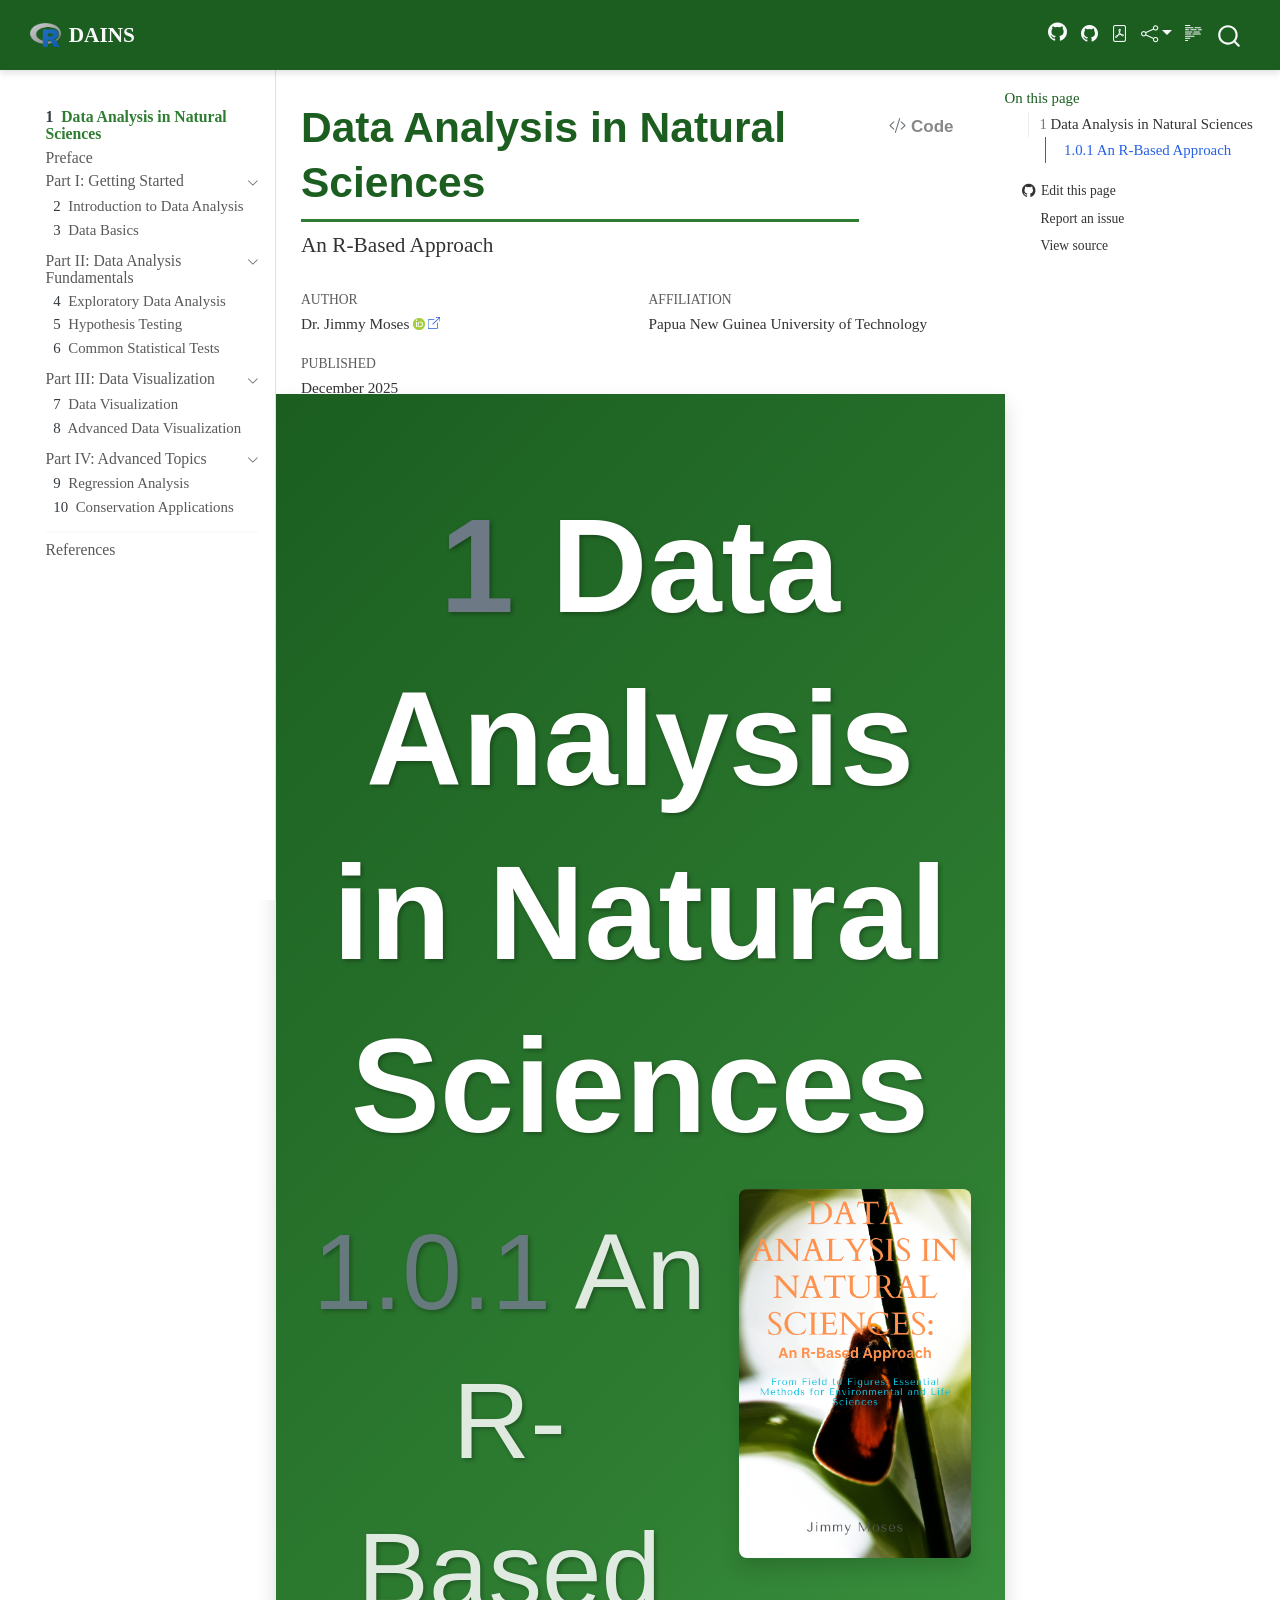
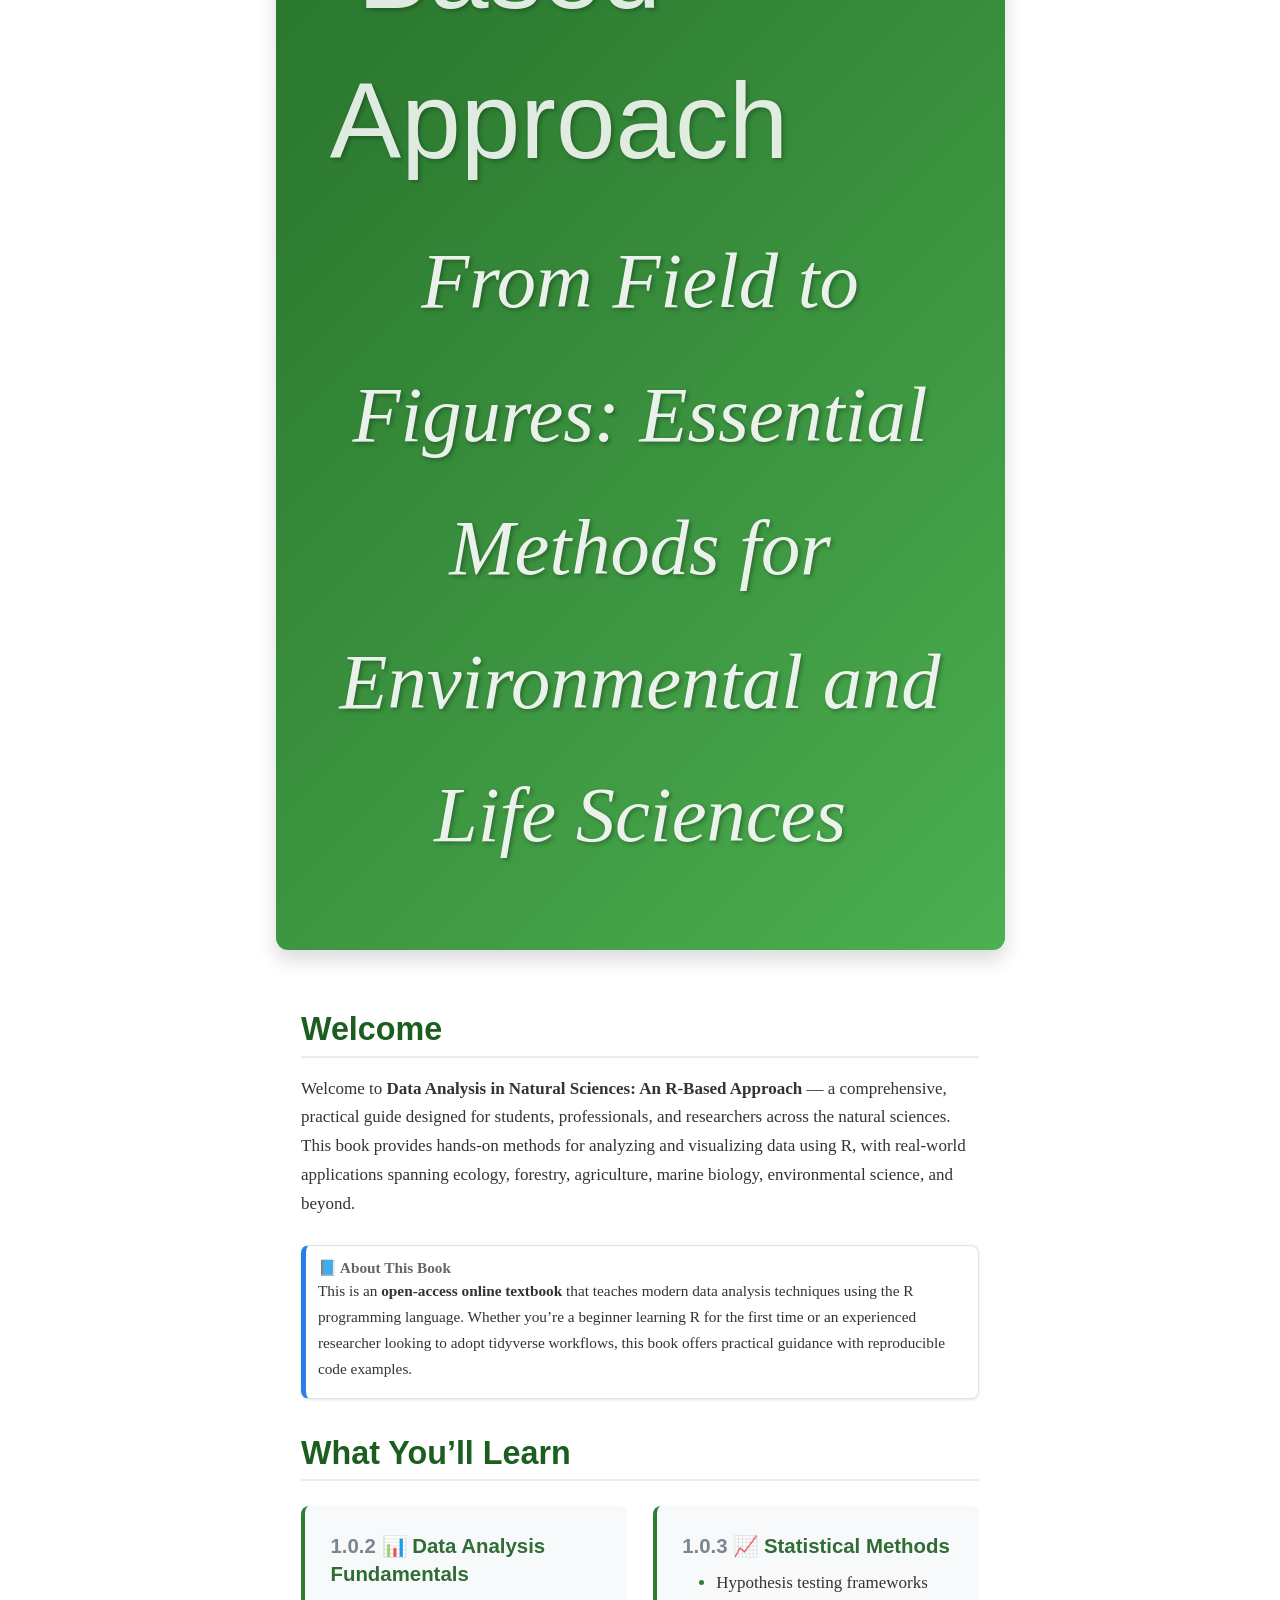
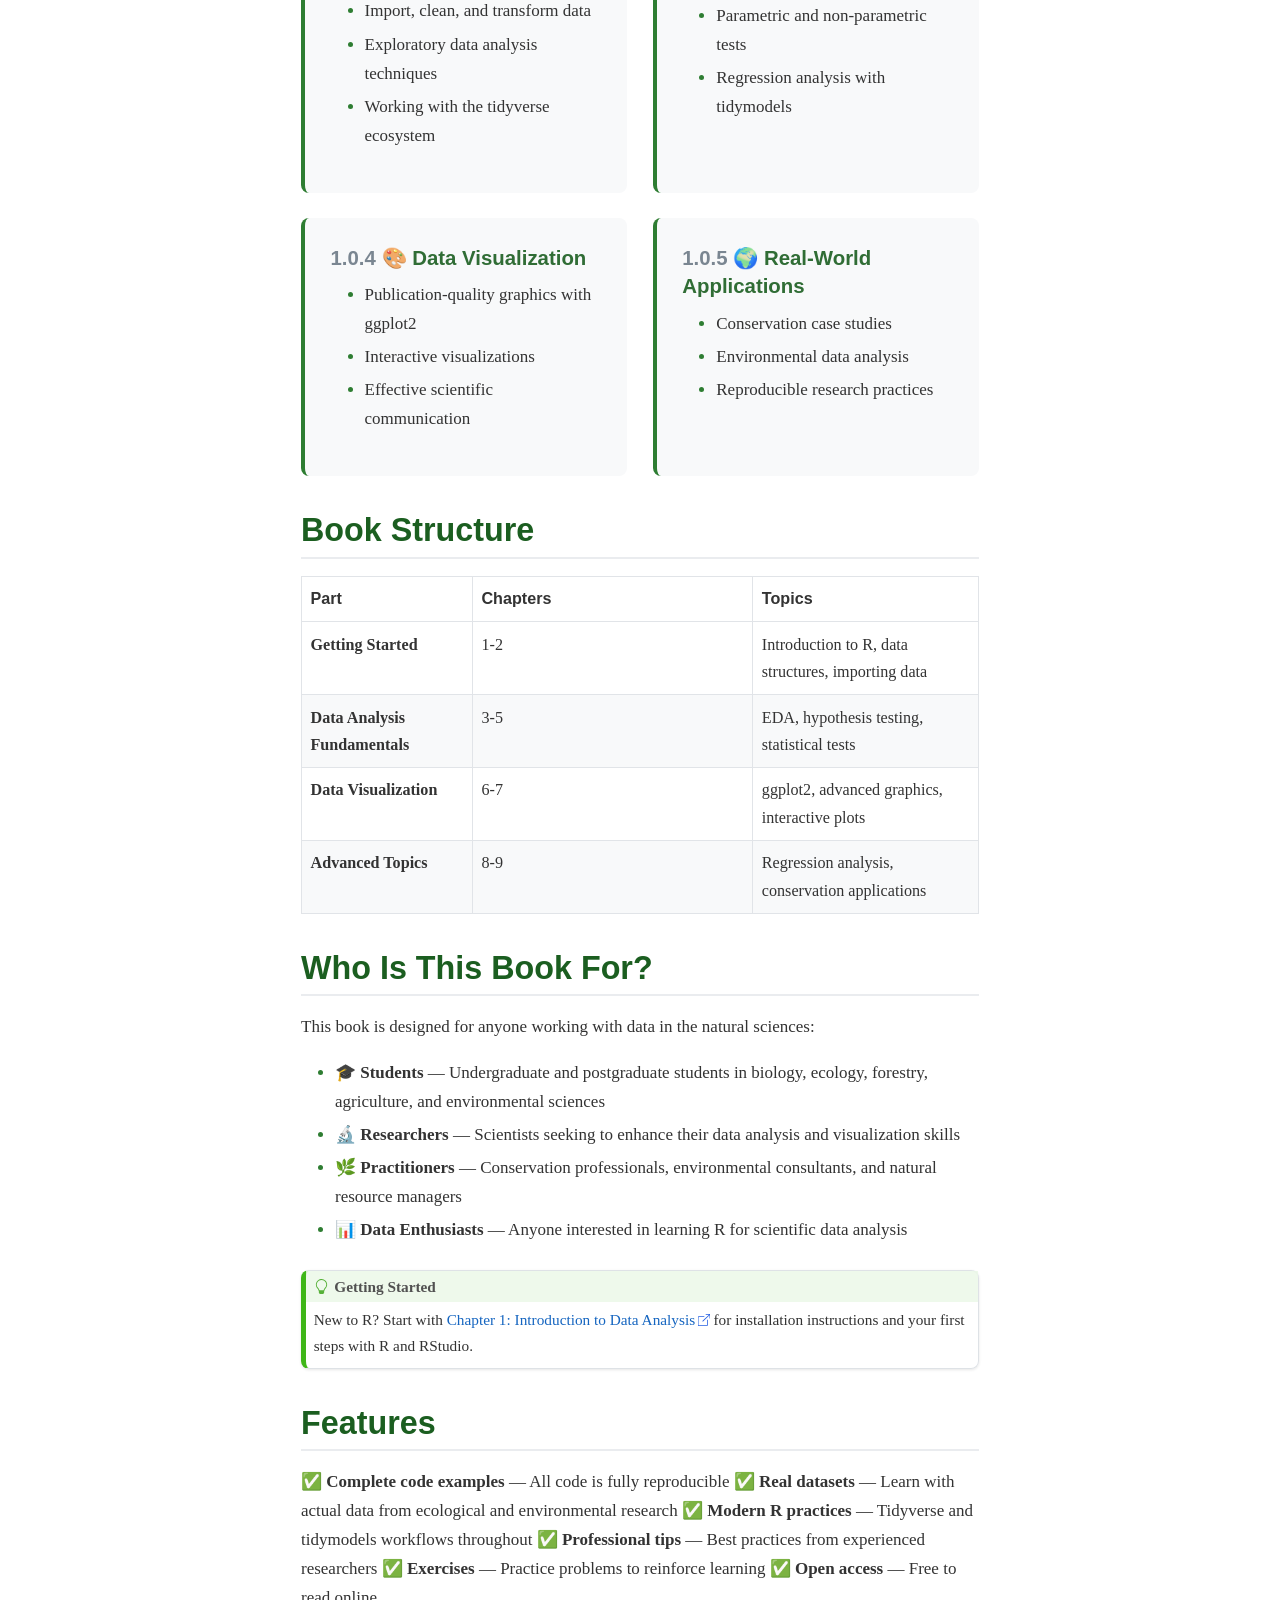
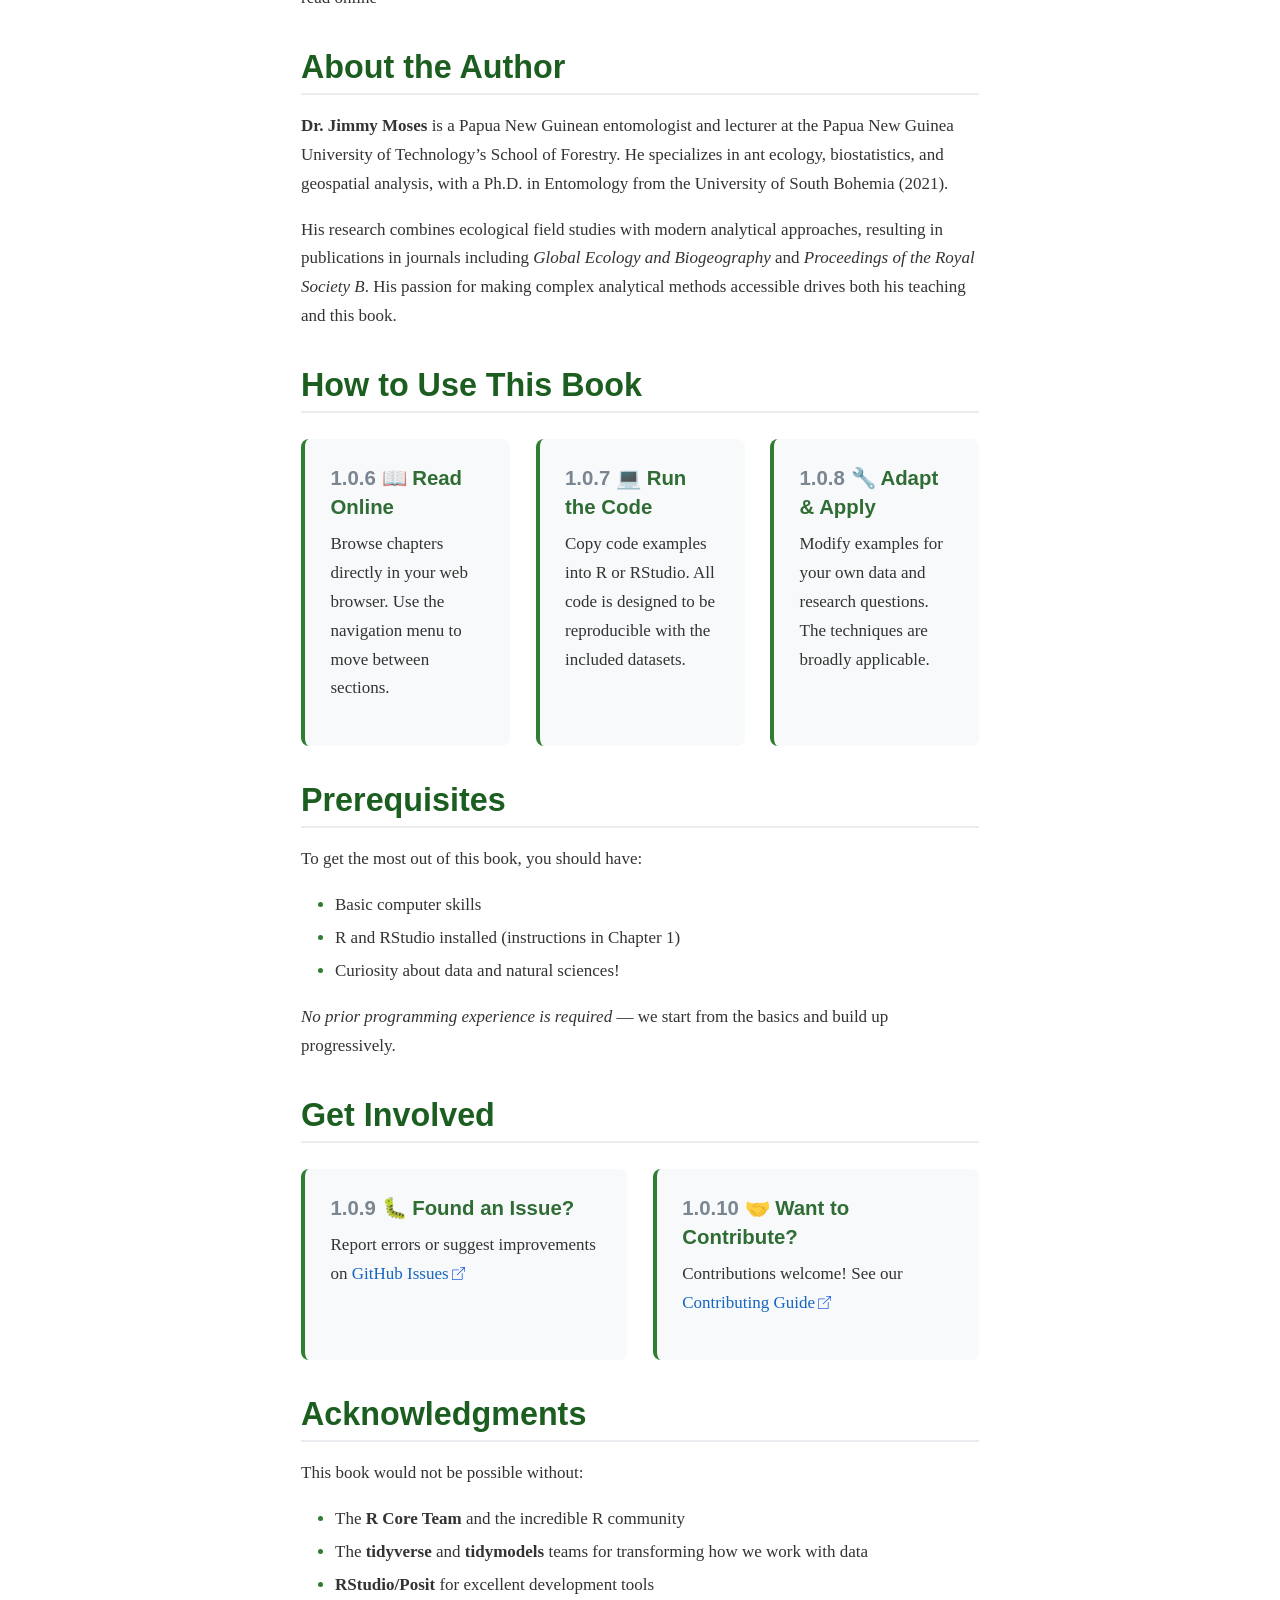
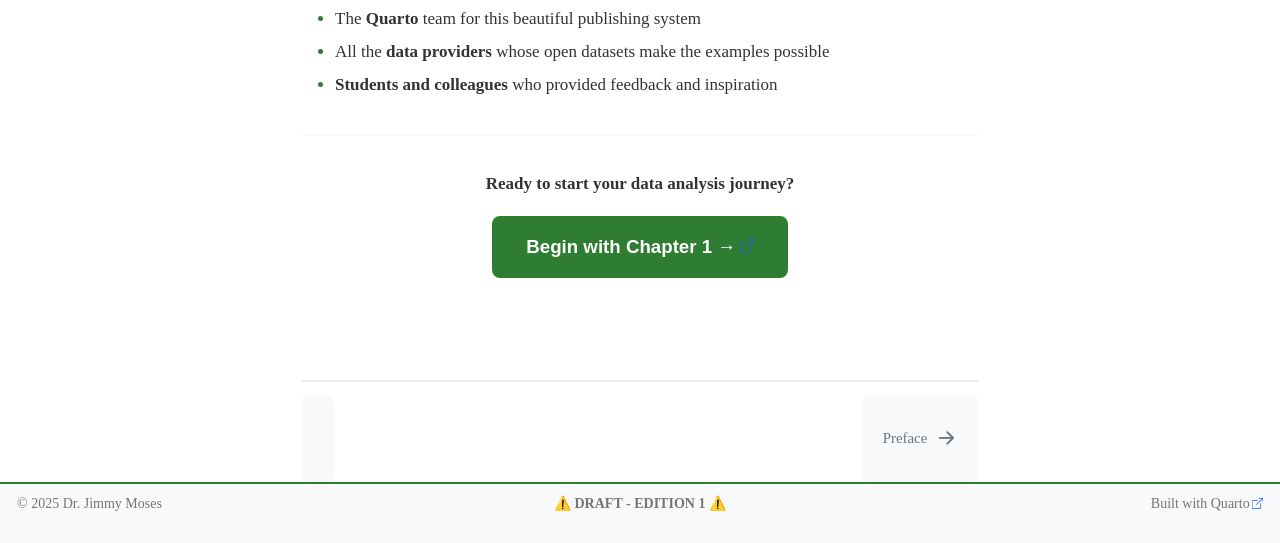
==== commit 9a0f47d3: "Replace plotly ggplotly with native plotly for better HTML compatibility and remove modelsummary dep" ====
--- a/index.html
+++ b/index.html
@@ -6,10 +6,9 @@
 
 <meta name="viewport" content="width=device-width, initial-scale=1.0, user-scalable=yes">
 
-<meta name="author" content="Dr.&nbsp;Jimmy Moses (PhD)">
-<meta name="dcterms.date" content="2025-03-27">
-
-<title>Data Analysis in Natural Sciences: An R-Based Approach</title>
+<meta name="author" content="Dr.&nbsp;Jimmy Moses">
+
+<title>Data Analysis in Natural Sciences</title>
 <style>
 code{white-space: pre-wrap;}
 span.smallcaps{font-variant: small-caps;}
@@ -68,31 +67,31 @@
 <script src="site_libs/quarto-search/quarto-search.js"></script>
 <meta name="quarto:offset" content="./">
 <link href="./preface.html" rel="next">
+<link href="./images/Rlogo.jpg" rel="icon" type="image/jpeg">
 <script src="site_libs/quarto-html/quarto.js" type="module"></script>
 <script src="site_libs/quarto-html/tabsets/tabsets.js" type="module"></script>
 <script src="site_libs/quarto-html/popper.min.js"></script>
 <script src="site_libs/quarto-html/tippy.umd.min.js"></script>
 <script src="site_libs/quarto-html/anchor.min.js"></script>
 <link href="site_libs/quarto-html/tippy.css" rel="stylesheet">
-<link href="site_libs/quarto-html/quarto-syntax-highlighting-dark-a0649ace7b9e9e15dfb5fe311d767a49.css" rel="stylesheet" class="quarto-color-scheme quarto-color-alternate" id="quarto-text-highlighting-styles">
-<link href="site_libs/quarto-html/quarto-syntax-highlighting-494121dfa8658343c03537e94414993d.css" rel="stylesheet" class="quarto-color-scheme" id="quarto-text-highlighting-styles">
+<link href="site_libs/quarto-html/quarto-syntax-highlighting-dark-56b67755cebbfb78539c873898544994.css" rel="stylesheet" class="quarto-color-scheme quarto-color-alternate" id="quarto-text-highlighting-styles">
+<link href="site_libs/quarto-html/quarto-syntax-highlighting-f0bc7793ffdd46ddf3b99218c6954345.css" rel="stylesheet" class="quarto-color-scheme" id="quarto-text-highlighting-styles">
 <script src="site_libs/bootstrap/bootstrap.min.js"></script>
 <link href="site_libs/bootstrap/bootstrap-icons.css" rel="stylesheet">
-<link href="site_libs/bootstrap/bootstrap-dark-6c5314280c86e53d2a1a2ca4c5fd5b4a.min.css" rel="stylesheet" append-hash="true" class="quarto-color-scheme quarto-color-alternate" id="quarto-bootstrap" data-mode="light">
-<link href="site_libs/bootstrap/bootstrap-6c5314280c86e53d2a1a2ca4c5fd5b4a.min.css" rel="stylesheet" append-hash="true" class="quarto-color-scheme" id="quarto-bootstrap" data-mode="light">
+<link href="site_libs/bootstrap/bootstrap-dark-5cb9b089ed55fbb2d9030d6bb4f5b5f8.min.css" rel="stylesheet" append-hash="true" class="quarto-color-scheme quarto-color-alternate" id="quarto-bootstrap" data-mode="light">
+<link href="site_libs/bootstrap/bootstrap-5cb9b089ed55fbb2d9030d6bb4f5b5f8.min.css" rel="stylesheet" append-hash="true" class="quarto-color-scheme" id="quarto-bootstrap" data-mode="light">
 <script id="quarto-search-options" type="application/json">{
-  "location": "sidebar",
+  "location": "navbar",
   "copy-button": false,
   "collapse-after": 3,
-  "panel-placement": "start",
-  "type": "textbox",
+  "panel-placement": "end",
+  "type": "overlay",
   "limit": 50,
   "keyboard-shortcut": [
     "f",
     "/",
     "s"
   ],
-  "show-item-context": false,
   "language": {
     "search-no-results-text": "No results",
     "search-matching-documents-text": "matching documents",
@@ -107,63 +106,109 @@
     "search-label": "Search"
   }
 }</script>
-
-
+<style>html{ scroll-behavior: smooth; }</style>
+<meta name="description" content="A comprehensive guide to data analysis in natural sciences using R. Learn statistical methods, data visualization, and reproducible research practices.">
+<meta name="keywords" content="R programming, data analysis, statistics, ecology, natural sciences, ggplot2, tidyverse, data visualization">
+<meta name="author" content="Dr. Jimmy Moses">
+
+
+<link rel="stylesheet" href="styles.css">
 </head>
 
-<body class="nav-sidebar floating quarto-light">
+<body class="nav-sidebar floating nav-fixed quarto-light">
 
 <div id="quarto-search-results"></div>
   <header id="quarto-header" class="headroom fixed-top">
+    <nav class="navbar navbar-expand-lg " data-bs-theme="dark">
+      <div class="navbar-container container-fluid">
+      <div class="navbar-brand-container mx-auto">
+    <a href="./index.html" class="navbar-brand navbar-brand-logo">
+    <img src="./images/Rlogo.jpg" alt="" class="navbar-logo">
+    </a>
+    <a class="navbar-brand" href="./index.html">
+    <span class="navbar-title">DAINS</span>
+    </a>
+  </div>
+            <div id="quarto-search" class="" title="Search"></div>
+          <button class="navbar-toggler" type="button" data-bs-toggle="collapse" data-bs-target="#navbarCollapse" aria-controls="navbarCollapse" role="menu" aria-expanded="false" aria-label="Toggle navigation" onclick="if (window.quartoToggleHeadroom) { window.quartoToggleHeadroom(); }">
+  <span class="navbar-toggler-icon"></span>
+</button>
+          <div class="collapse navbar-collapse" id="navbarCollapse">
+            <ul class="navbar-nav navbar-nav-scroll ms-auto">
+  <li class="nav-item compact">
+    <a class="nav-link" href="https://github.com/jm0535/dains"> <i class="bi bi-github" role="img" aria-label="GitHub">
+</i> 
+<span class="menu-text"></span></a>
+  </li>  
+</ul>
+          </div> <!-- /navcollapse -->
+            <div class="quarto-navbar-tools tools-wide">
+    <a href="https://github.com/jm0535/dains" title="Source Code" class="quarto-navigation-tool px-1" aria-label="Source Code"><i class="bi bi-github"></i></a>
+    <a href="./Data-Analysis-in-Natural-Sciences.pdf" title="Download PDF" class="quarto-navigation-tool px-1" aria-label="Download PDF"><i class="bi bi-file-pdf"></i></a>
+    <div class="dropdown">
+      <a href="" title="Share" id="quarto-navigation-tool-dropdown-0" class="quarto-navigation-tool dropdown-toggle px-1" data-bs-toggle="dropdown" aria-expanded="false" role="link" aria-label="Share"><i class="bi bi-share"></i></a>
+      <ul class="dropdown-menu" aria-labelledby="quarto-navigation-tool-dropdown-0">
+          <li>
+            <a class="dropdown-item quarto-navbar-tools-item" href="https://twitter.com/intent/tweet?url=|url|">
+              <i class="bi bi-twitter pe-1"></i>
+            Twitter
+            </a>
+          </li>
+          <li>
+            <a class="dropdown-item quarto-navbar-tools-item" href="https://www.facebook.com/sharer/sharer.php?u=|url|">
+              <i class="bi bi-facebook pe-1"></i>
+            Facebook
+            </a>
+          </li>
+          <li>
+            <a class="dropdown-item quarto-navbar-tools-item" href="https://www.linkedin.com/sharing/share-offsite/?url=|url|">
+              <i class="bi bi-linkedin pe-1"></i>
+            LinkedIn
+            </a>
+          </li>
+      </ul>
+    </div>
+  <a href="" class="quarto-reader-toggle quarto-navigation-tool px-1" onclick="window.quartoToggleReader(); return false;" title="Toggle reader mode">
+  <div class="quarto-reader-toggle-btn">
+  <i class="bi"></i>
+  </div>
+</a>
+</div>
+      </div> <!-- /container-fluid -->
+    </nav>
   <nav class="quarto-secondary-nav">
     <div class="container-fluid d-flex">
       <button type="button" class="quarto-btn-toggle btn" data-bs-toggle="collapse" role="button" data-bs-target=".quarto-sidebar-collapse-item" aria-controls="quarto-sidebar" aria-expanded="false" aria-label="Toggle sidebar navigation" onclick="if (window.quartoToggleHeadroom) { window.quartoToggleHeadroom(); }">
         <i class="bi bi-layout-text-sidebar-reverse"></i>
       </button>
-        <nav class="quarto-page-breadcrumbs" aria-label="breadcrumb"><ol class="breadcrumb"><li class="breadcrumb-item"><a href="./index.html">Preface</a></li></ol></nav>
+        <nav class="quarto-page-breadcrumbs" aria-label="breadcrumb"><ol class="breadcrumb"><li class="breadcrumb-item"><a href="./index.html"><span class="chapter-number">1</span>&nbsp; <span class="chapter-title">Data Analysis in Natural Sciences</span></a></li></ol></nav>
         <a class="flex-grow-1" role="navigation" data-bs-toggle="collapse" data-bs-target=".quarto-sidebar-collapse-item" aria-controls="quarto-sidebar" aria-expanded="false" aria-label="Toggle sidebar navigation" onclick="if (window.quartoToggleHeadroom) { window.quartoToggleHeadroom(); }">      
         </a>
-      <button type="button" class="btn quarto-search-button" aria-label="Search" onclick="window.quartoOpenSearch();">
-        <i class="bi bi-search"></i>
-      </button>
     </div>
   </nav>
 </header>
 <!-- content -->
-<div id="quarto-content" class="quarto-container page-columns page-rows-contents page-layout-article">
+<div id="quarto-content" class="quarto-container page-columns page-rows-contents page-layout-article page-navbar">
 <!-- sidebar -->
   <nav id="quarto-sidebar" class="sidebar collapse collapse-horizontal quarto-sidebar-collapse-item sidebar-navigation floating overflow-auto">
-    <div class="pt-lg-2 mt-2 text-left sidebar-header">
-    <div class="sidebar-title mb-0 py-0">
-      <a href="./">Data Analysis in Natural Sciences: An R-Based Approach</a> 
-        <div class="sidebar-tools-main">
-    <a href="https://github.com/jm0535/data-analysis-book" title="Source Code" class="quarto-navigation-tool px-1" aria-label="Source Code"><i class="bi bi-github"></i></a>
-</div>
-    </div>
-      </div>
-        <div class="mt-2 flex-shrink-0 align-items-center">
-        <div class="sidebar-search">
-        <div id="quarto-search" class="" title="Search"></div>
-        </div>
-        </div>
     <div class="sidebar-menu-container"> 
     <ul class="list-unstyled mt-1">
         <li class="sidebar-item">
   <div class="sidebar-item-container"> 
   <a href="./index.html" class="sidebar-item-text sidebar-link active">
- <span class="menu-text">Preface</span></a>
+ <span class="menu-text"><span class="chapter-number">1</span>&nbsp; <span class="chapter-title">Data Analysis in Natural Sciences</span></span></a>
   </div>
 </li>
         <li class="sidebar-item">
   <div class="sidebar-item-container"> 
   <a href="./preface.html" class="sidebar-item-text sidebar-link">
- <span class="menu-text">About This Book</span></a>
+ <span class="menu-text">Preface</span></a>
   </div>
 </li>
         <li class="sidebar-item sidebar-item-section">
       <div class="sidebar-item-container"> 
             <a class="sidebar-item-text sidebar-link text-start" data-bs-toggle="collapse" data-bs-target="#quarto-sidebar-section-1" role="navigation" aria-expanded="true">
- <span class="menu-text">Getting Started</span></a>
+ <span class="menu-text">Part I: Getting Started</span></a>
           <a class="sidebar-item-toggle text-start" data-bs-toggle="collapse" data-bs-target="#quarto-sidebar-section-1" role="navigation" aria-expanded="true" aria-label="Toggle section">
             <i class="bi bi-chevron-right ms-2"></i>
           </a> 
@@ -172,13 +217,13 @@
           <li class="sidebar-item">
   <div class="sidebar-item-container"> 
   <a href="./chapters/01-introduction.html" class="sidebar-item-text sidebar-link">
- <span class="menu-text"><span class="chapter-number">1</span>&nbsp; <span class="chapter-title">Introduction to Data Analysis</span></span></a>
+ <span class="menu-text"><span class="chapter-number">2</span>&nbsp; <span class="chapter-title">Introduction to Data Analysis</span></span></a>
   </div>
 </li>
           <li class="sidebar-item">
   <div class="sidebar-item-container"> 
   <a href="./chapters/02-data-basics.html" class="sidebar-item-text sidebar-link">
- <span class="menu-text"><span class="chapter-number">2</span>&nbsp; <span class="chapter-title">Data Basics</span></span></a>
+ <span class="menu-text"><span class="chapter-number">3</span>&nbsp; <span class="chapter-title">Data Basics</span></span></a>
   </div>
 </li>
       </ul>
@@ -186,7 +231,7 @@
         <li class="sidebar-item sidebar-item-section">
       <div class="sidebar-item-container"> 
             <a class="sidebar-item-text sidebar-link text-start" data-bs-toggle="collapse" data-bs-target="#quarto-sidebar-section-2" role="navigation" aria-expanded="true">
- <span class="menu-text">Data Analysis Fundamentals</span></a>
+ <span class="menu-text">Part II: Data Analysis Fundamentals</span></a>
           <a class="sidebar-item-toggle text-start" data-bs-toggle="collapse" data-bs-target="#quarto-sidebar-section-2" role="navigation" aria-expanded="true" aria-label="Toggle section">
             <i class="bi bi-chevron-right ms-2"></i>
           </a> 
@@ -195,19 +240,19 @@
           <li class="sidebar-item">
   <div class="sidebar-item-container"> 
   <a href="./chapters/03-exploratory-analysis.html" class="sidebar-item-text sidebar-link">
- <span class="menu-text"><span class="chapter-number">3</span>&nbsp; <span class="chapter-title">Exploratory Data Analysis</span></span></a>
+ <span class="menu-text"><span class="chapter-number">4</span>&nbsp; <span class="chapter-title">Exploratory Data Analysis</span></span></a>
   </div>
 </li>
           <li class="sidebar-item">
   <div class="sidebar-item-container"> 
   <a href="./chapters/04-hypothesis-testing.html" class="sidebar-item-text sidebar-link">
- <span class="menu-text"><span class="chapter-number">4</span>&nbsp; <span class="chapter-title">Hypothesis Testing</span></span></a>
+ <span class="menu-text"><span class="chapter-number">5</span>&nbsp; <span class="chapter-title">Hypothesis Testing</span></span></a>
   </div>
 </li>
           <li class="sidebar-item">
   <div class="sidebar-item-container"> 
   <a href="./chapters/05-statistical-tests.html" class="sidebar-item-text sidebar-link">
- <span class="menu-text"><span class="chapter-number">5</span>&nbsp; <span class="chapter-title">Common Statistical Tests</span></span></a>
+ <span class="menu-text"><span class="chapter-number">6</span>&nbsp; <span class="chapter-title">Common Statistical Tests</span></span></a>
   </div>
 </li>
       </ul>
@@ -215,7 +260,7 @@
         <li class="sidebar-item sidebar-item-section">
       <div class="sidebar-item-container"> 
             <a class="sidebar-item-text sidebar-link text-start" data-bs-toggle="collapse" data-bs-target="#quarto-sidebar-section-3" role="navigation" aria-expanded="true">
- <span class="menu-text">Data Visualization</span></a>
+ <span class="menu-text">Part III: Data Visualization</span></a>
           <a class="sidebar-item-toggle text-start" data-bs-toggle="collapse" data-bs-target="#quarto-sidebar-section-3" role="navigation" aria-expanded="true" aria-label="Toggle section">
             <i class="bi bi-chevron-right ms-2"></i>
           </a> 
@@ -224,13 +269,13 @@
           <li class="sidebar-item">
   <div class="sidebar-item-container"> 
   <a href="./chapters/06-visualization.html" class="sidebar-item-text sidebar-link">
- <span class="menu-text"><span class="chapter-number">6</span>&nbsp; <span class="chapter-title">Data Visualization</span></span></a>
+ <span class="menu-text"><span class="chapter-number">7</span>&nbsp; <span class="chapter-title">Data Visualization</span></span></a>
   </div>
 </li>
           <li class="sidebar-item">
   <div class="sidebar-item-container"> 
   <a href="./chapters/07-advanced-visualization.html" class="sidebar-item-text sidebar-link">
- <span class="menu-text"><span class="chapter-number">7</span>&nbsp; <span class="chapter-title">Advanced Data Visualization</span></span></a>
+ <span class="menu-text"><span class="chapter-number">8</span>&nbsp; <span class="chapter-title">Advanced Data Visualization</span></span></a>
   </div>
 </li>
       </ul>
@@ -238,7 +283,7 @@
         <li class="sidebar-item sidebar-item-section">
       <div class="sidebar-item-container"> 
             <a class="sidebar-item-text sidebar-link text-start" data-bs-toggle="collapse" data-bs-target="#quarto-sidebar-section-4" role="navigation" aria-expanded="true">
- <span class="menu-text">Advanced Topics</span></a>
+ <span class="menu-text">Part IV: Advanced Topics</span></a>
           <a class="sidebar-item-toggle text-start" data-bs-toggle="collapse" data-bs-target="#quarto-sidebar-section-4" role="navigation" aria-expanded="true" aria-label="Toggle section">
             <i class="bi bi-chevron-right ms-2"></i>
           </a> 
@@ -247,17 +292,18 @@
           <li class="sidebar-item">
   <div class="sidebar-item-container"> 
   <a href="./chapters/08-regression.html" class="sidebar-item-text sidebar-link">
- <span class="menu-text"><span class="chapter-number">8</span>&nbsp; <span class="chapter-title">Regression Analysis</span></span></a>
+ <span class="menu-text"><span class="chapter-number">9</span>&nbsp; <span class="chapter-title">Regression Analysis</span></span></a>
   </div>
 </li>
           <li class="sidebar-item">
   <div class="sidebar-item-container"> 
   <a href="./chapters/09-conservation.html" class="sidebar-item-text sidebar-link">
- <span class="menu-text"><span class="chapter-number">9</span>&nbsp; <span class="chapter-title">Conservation Applications</span></span></a>
+ <span class="menu-text"><span class="chapter-number">10</span>&nbsp; <span class="chapter-title">Conservation Applications</span></span></a>
   </div>
 </li>
       </ul>
   </li>
+        <li class="px-0"><hr class="sidebar-divider hi "></li>
         <li class="sidebar-item">
   <div class="sidebar-item-container"> 
   <a href="./references.html" class="sidebar-item-text sidebar-link">
@@ -270,46 +316,48 @@
 <div id="quarto-sidebar-glass" class="quarto-sidebar-collapse-item" data-bs-toggle="collapse" data-bs-target=".quarto-sidebar-collapse-item"></div>
 <!-- margin-sidebar -->
     <div id="quarto-margin-sidebar" class="sidebar margin-sidebar">
-        <nav id="TOC" role="doc-toc" class="toc-active">
-    <h2 id="toc-title">Table of contents</h2>
+        <nav id="TOC" role="doc-toc" class="toc-active" data-toc-expanded="2">
+    <h2 id="toc-title">On this page</h2>
    
   <ul>
-  <li><a href="#preface" id="toc-preface" class="nav-link active" data-scroll-target="#preface">Preface</a>
+  <li><a href="#data-analysis-in-natural-sciences" id="toc-data-analysis-in-natural-sciences" class="nav-link active" data-scroll-target="#data-analysis-in-natural-sciences"><span class="header-section-number">1</span> Data Analysis in Natural Sciences</a>
   <ul class="collapse">
-  <li><a href="#about-the-author" id="toc-about-the-author" class="nav-link" data-scroll-target="#about-the-author">About the Author</a></li>
-  <li><a href="#target-audience" id="toc-target-audience" class="nav-link" data-scroll-target="#target-audience">Target Audience</a></li>
-  <li><a href="#what-you-will-learn" id="toc-what-you-will-learn" class="nav-link" data-scroll-target="#what-you-will-learn">What You Will Learn</a></li>
-  <li><a href="#how-to-use-this-book" id="toc-how-to-use-this-book" class="nav-link" data-scroll-target="#how-to-use-this-book">How to Use This Book</a></li>
-  <li><a href="#prerequisites" id="toc-prerequisites" class="nav-link" data-scroll-target="#prerequisites">Prerequisites</a></li>
-  <li><a href="#acknowledgments" id="toc-acknowledgments" class="nav-link" data-scroll-target="#acknowledgments">Acknowledgments</a></li>
+  <li><a href="#an-r-based-approach" id="toc-an-r-based-approach" class="nav-link" data-scroll-target="#an-r-based-approach"><span class="header-section-number">1.0.1</span> An R-Based Approach</a></li>
   </ul></li>
   </ul>
-</nav>
+<div class="toc-actions"><ul><li><a href="https://github.com/jm0535/dains/edit/main/index.qmd" class="toc-action"><i class="bi bi-github"></i>Edit this page</a></li><li><a href="https://github.com/jm0535/dains/issues/new" class="toc-action"><i class="bi empty"></i>Report an issue</a></li><li><a href="https://github.com/jm0535/dains/blob/main/index.qmd" class="toc-action"><i class="bi empty"></i>View source</a></li></ul></div></nav>
     </div>
 <!-- main -->
 <main class="content" id="quarto-document-content">
 
 <header id="title-block-header" class="quarto-title-block default">
 <div class="quarto-title">
-<div class="quarto-title-block"><div><h1 class="title">Data Analysis in Natural Sciences: An R-Based Approach</h1><button type="button" class="btn code-tools-button" id="quarto-code-tools-source"><i class="bi"></i> Code</button></div></div>
-<p class="subtitle lead">From Field to Figures: Essential Methods for Environmental and Life Sciences</p>
-</div>
-
-
+<div class="quarto-title-block"><div><h1 class="title">Data Analysis in Natural Sciences</h1><button type="button" class="btn code-tools-button" id="quarto-code-tools-source"><i class="bi"></i> Code</button></div></div>
+<p class="subtitle lead">An R-Based Approach</p>
+</div>
+
+
+<div class="quarto-title-meta-author">
+  <div class="quarto-title-meta-heading">Author</div>
+  <div class="quarto-title-meta-heading">Affiliation</div>
+  
+    <div class="quarto-title-meta-contents">
+    <p class="author">Dr.&nbsp;Jimmy Moses <a href="https://orcid.org/true" class="quarto-title-author-orcid"> <img src="[data-uri]"></a></p>
+  </div>
+  <div class="quarto-title-meta-contents">
+        <p class="affiliation">
+            Papua New Guinea University of Technology
+          </p>
+      </div>
+  </div>
 
 <div class="quarto-title-meta">
 
-    <div>
-    <div class="quarto-title-meta-heading">Author</div>
-    <div class="quarto-title-meta-contents">
-             <p>Dr.&nbsp;Jimmy Moses (PhD) </p>
-          </div>
-  </div>
-    
+      
     <div>
     <div class="quarto-title-meta-heading">Published</div>
     <div class="quarto-title-meta-contents">
-      <p class="date">March 27, 2025</p>
+      <p class="date">December 2025</p>
     </div>
   </div>
   
@@ -322,78 +370,201 @@
 
 
 
-<section id="preface" class="level1 unnumbered">
-<h1 class="unnumbered">Preface</h1><p><img src="images/sapsucking.jpg" title="Data Analysis in Natural Sciences: An R-Based Approach" class="quarto-cover-image nolightbox img-fluid"></p>
-<p>Welcome to <strong>Data Analysis in Natural Sciences: An R-Based Approach</strong>, a comprehensive guide designed for students, professionals, and researchers across the natural sciences. This book provides practical methods for analyzing and visualizing data using R, with applications spanning forestry, agriculture, ecology, marine biology, environmental science, geology, atmospheric science, hydrology, and more.</p>
-<section id="about-the-author" class="level2">
-<h2 class="anchored" data-anchor-id="about-the-author">About the Author</h2>
-<p>This book has been developed by <strong>Dr.&nbsp;Jimmy Moses (PhD)</strong> from the School of Forestry, Faculty of Natural Resources, Papua New Guinea University of Technology. With extensive experience in ecological research and data analysis, Dr.&nbsp;Moses has created this resource to support students and researchers in developing essential analytical skills for natural science disciplines.</p>
-</section>
-<section id="target-audience" class="level2">
-<h2 class="anchored" data-anchor-id="target-audience">Target Audience</h2>
-<p>This book is designed for:</p>
+<section id="data-analysis-in-natural-sciences" class="level1 hero-title hero-banner" data-number="1">
+<h1 class="hero-title" data-number="1"><span class="header-section-number">1</span> Data Analysis in Natural Sciences</h1><p><img src="images/dans_coverpage_final.png" title="Data Analysis in Natural Sciences" class="quarto-cover-image nolightbox img-fluid"></p>
+<section id="an-r-based-approach" class="level3 hero-subtitle" data-number="1.0.1">
+<h3 class="hero-subtitle anchored" data-number="1.0.1" data-anchor-id="an-r-based-approach"><span class="header-section-number">1.0.1</span> An R-Based Approach</h3>
+<p><em>From Field to Figures: Essential Methods for Environmental and Life Sciences</em></p>
+</section>
+</section>
+<div class="content-block">
+<section id="welcome" class="level2 unnumbered">
+<h2 class="unnumbered anchored" data-anchor-id="welcome">Welcome</h2>
+<p>Welcome to <strong>Data Analysis in Natural Sciences: An R-Based Approach</strong> — a comprehensive, practical guide designed for students, professionals, and researchers across the natural sciences. This book provides hands-on methods for analyzing and visualizing data using R, with real-world applications spanning ecology, forestry, agriculture, marine biology, environmental science, and beyond.</p>
+<div class="callout callout-style-simple callout-note no-icon callout-titled">
+<div class="callout-header d-flex align-content-center">
+<div class="callout-icon-container">
+<i class="callout-icon no-icon"></i>
+</div>
+<div class="callout-title-container flex-fill">
+📘 About This Book
+</div>
+</div>
+<div class="callout-body-container callout-body">
+<p>This is an <strong>open-access online textbook</strong> that teaches modern data analysis techniques using the R programming language. Whether you’re a beginner learning R for the first time or an experienced researcher looking to adopt tidyverse workflows, this book offers practical guidance with reproducible code examples.</p>
+</div>
+</div>
+</section>
+<section id="what-youll-learn" class="level2 unnumbered">
+<h2 class="unnumbered anchored" data-anchor-id="what-youll-learn">What You’ll Learn</h2>
+<div class="grid">
+<section id="data-analysis-fundamentals" class="level3 g-col-12 g-col-md-6" data-number="1.0.2">
+<h3 data-number="1.0.2" class="anchored" data-anchor-id="data-analysis-fundamentals"><span class="header-section-number">1.0.2</span> 📊 Data Analysis Fundamentals</h3>
 <ul>
-<li><strong>Undergraduate and postgraduate students</strong> in natural science disciplines</li>
-<li><strong>Researchers</strong> seeking to enhance their data analysis capabilities</li>
-<li><strong>Technicians</strong> working in laboratories and field settings</li>
-<li><strong>Professionals</strong> in government agencies, NGOs, and private sector</li>
-<li><strong>Hobbyists</strong> with an interest in analyzing scientific data</li>
+<li>Import, clean, and transform data</li>
+<li>Exploratory data analysis techniques</li>
+<li>Working with the tidyverse ecosystem</li>
 </ul>
-<p>The content is relevant to those working in:</p>
+</section>
+<section id="statistical-methods" class="level3 g-col-12 g-col-md-6" data-number="1.0.3">
+<h3 data-number="1.0.3" class="anchored" data-anchor-id="statistical-methods"><span class="header-section-number">1.0.3</span> 📈 Statistical Methods</h3>
 <ul>
-<li>Forestry and agroforestry</li>
-<li>Agriculture and agronomy</li>
-<li>Ecology and conservation</li>
-<li>Environmental science</li>
-<li>Geography and GIS/remote sensing</li>
-<li>Marine biology and fisheries</li>
-<li>Botany and plant sciences</li>
-<li>Entomology and zoology</li>
-<li>Epidemiology and veterinary sciences</li>
-<li>Geology and earth sciences</li>
-<li>Atmospheric and climate sciences</li>
-<li>Hydrology and water resources</li>
-<li>Natural resource management</li>
-<li>Conservation biology</li>
+<li>Hypothesis testing frameworks</li>
+<li>Parametric and non-parametric tests</li>
+<li>Regression analysis with tidymodels</li>
 </ul>
 </section>
-<section id="what-you-will-learn" class="level2">
-<h2 class="anchored" data-anchor-id="what-you-will-learn">What You Will Learn</h2>
-<p>This book will guide you through:</p>
+<section id="data-visualization" class="level3 g-col-12 g-col-md-6" data-number="1.0.4">
+<h3 data-number="1.0.4" class="anchored" data-anchor-id="data-visualization"><span class="header-section-number">1.0.4</span> 🎨 Data Visualization</h3>
 <ul>
-<li>The fundamentals of data analysis with R</li>
-<li>Data preparation and management techniques</li>
-<li>Exploratory data analysis approaches</li>
-<li>Statistical hypothesis testing</li>
-<li>Advanced visualization methods</li>
-<li>Specialized analyses for environmental and scientific data</li>
+<li>Publication-quality graphics with ggplot2</li>
+<li>Interactive visualizations</li>
+<li>Effective scientific communication</li>
+</ul>
+</section>
+<section id="real-world-applications" class="level3 g-col-12 g-col-md-6" data-number="1.0.5">
+<h3 data-number="1.0.5" class="anchored" data-anchor-id="real-world-applications"><span class="header-section-number">1.0.5</span> 🌍 Real-World Applications</h3>
+<ul>
+<li>Conservation case studies</li>
+<li>Environmental data analysis</li>
 <li>Reproducible research practices</li>
 </ul>
 </section>
-<section id="how-to-use-this-book" class="level2">
-<h2 class="anchored" data-anchor-id="how-to-use-this-book">How to Use This Book</h2>
-<p>This book is designed to be both a learning resource and a reference guide. You can read it from start to finish to build your skills progressively, or use specific chapters as needed for particular tasks.</p>
-<p>Code examples are provided throughout, and you can run them directly in R or RStudio. Each chapter includes practical examples using real datasets from various natural science disciplines.</p>
-</section>
-<section id="prerequisites" class="level2">
-<h2 class="anchored" data-anchor-id="prerequisites">Prerequisites</h2>
+</div>
+</section>
+<section id="book-structure" class="level2 unnumbered">
+<h2 class="unnumbered anchored" data-anchor-id="book-structure">Book Structure</h2>
+<table class="caption-top table">
+<colgroup>
+<col style="width: 25%">
+<col style="width: 41%">
+<col style="width: 33%">
+</colgroup>
+<thead>
+<tr class="header">
+<th>Part</th>
+<th>Chapters</th>
+<th>Topics</th>
+</tr>
+</thead>
+<tbody>
+<tr class="odd">
+<td><strong>Getting Started</strong></td>
+<td>1-2</td>
+<td>Introduction to R, data structures, importing data</td>
+</tr>
+<tr class="even">
+<td><strong>Data Analysis Fundamentals</strong></td>
+<td>3-5</td>
+<td>EDA, hypothesis testing, statistical tests</td>
+</tr>
+<tr class="odd">
+<td><strong>Data Visualization</strong></td>
+<td>6-7</td>
+<td>ggplot2, advanced graphics, interactive plots</td>
+</tr>
+<tr class="even">
+<td><strong>Advanced Topics</strong></td>
+<td>8-9</td>
+<td>Regression analysis, conservation applications</td>
+</tr>
+</tbody>
+</table>
+</section>
+<section id="who-is-this-book-for" class="level2 unnumbered">
+<h2 class="unnumbered anchored" data-anchor-id="who-is-this-book-for">Who Is This Book For?</h2>
+<p>This book is designed for anyone working with data in the natural sciences:</p>
+<ul>
+<li>🎓 <strong>Students</strong> — Undergraduate and postgraduate students in biology, ecology, forestry, agriculture, and environmental sciences</li>
+<li>🔬 <strong>Researchers</strong> — Scientists seeking to enhance their data analysis and visualization skills</li>
+<li>🌿 <strong>Practitioners</strong> — Conservation professionals, environmental consultants, and natural resource managers</li>
+<li>📊 <strong>Data Enthusiasts</strong> — Anyone interested in learning R for scientific data analysis</li>
+</ul>
+<div class="callout callout-style-default callout-tip callout-titled">
+<div class="callout-header d-flex align-content-center">
+<div class="callout-icon-container">
+<i class="callout-icon"></i>
+</div>
+<div class="callout-title-container flex-fill">
+Getting Started
+</div>
+</div>
+<div class="callout-body-container callout-body">
+<p>New to R? Start with <a href="./chapters/01-introduction.html">Chapter 1: Introduction to Data Analysis</a> for installation instructions and your first steps with R and RStudio.</p>
+</div>
+</div>
+</section>
+<section id="features" class="level2 unnumbered">
+<h2 class="unnumbered anchored" data-anchor-id="features">Features</h2>
+<p>✅ <strong>Complete code examples</strong> — All code is fully reproducible ✅ <strong>Real datasets</strong> — Learn with actual data from ecological and environmental research ✅ <strong>Modern R practices</strong> — Tidyverse and tidymodels workflows throughout ✅ <strong>Professional tips</strong> — Best practices from experienced researchers ✅ <strong>Exercises</strong> — Practice problems to reinforce learning ✅ <strong>Open access</strong> — Free to read online</p>
+</section>
+<section id="about-the-author" class="level2 unnumbered">
+<h2 class="unnumbered anchored" data-anchor-id="about-the-author">About the Author</h2>
+<p><strong>Dr.&nbsp;Jimmy Moses</strong> is a Papua New Guinean entomologist and lecturer at the Papua New Guinea University of Technology’s School of Forestry. He specializes in ant ecology, biostatistics, and geospatial analysis, with a Ph.D.&nbsp;in Entomology from the University of South Bohemia (2021).</p>
+<p>His research combines ecological field studies with modern analytical approaches, resulting in publications in journals including <em>Global Ecology and Biogeography</em> and <em>Proceedings of the Royal Society B</em>. His passion for making complex analytical methods accessible drives both his teaching and this book.</p>
+</section>
+<section id="how-to-use-this-book" class="level2 unnumbered">
+<h2 class="unnumbered anchored" data-anchor-id="how-to-use-this-book">How to Use This Book</h2>
+<div class="grid">
+<section id="read-online" class="level3 g-col-12 g-col-md-4" data-number="1.0.6">
+<h3 data-number="1.0.6" class="anchored" data-anchor-id="read-online"><span class="header-section-number">1.0.6</span> 📖 Read Online</h3>
+<p>Browse chapters directly in your web browser. Use the navigation menu to move between sections.</p>
+</section>
+<section id="run-the-code" class="level3 g-col-12 g-col-md-4" data-number="1.0.7">
+<h3 data-number="1.0.7" class="anchored" data-anchor-id="run-the-code"><span class="header-section-number">1.0.7</span> 💻 Run the Code</h3>
+<p>Copy code examples into R or RStudio. All code is designed to be reproducible with the included datasets.</p>
+</section>
+<section id="adapt-apply" class="level3 g-col-12 g-col-md-4" data-number="1.0.8">
+<h3 data-number="1.0.8" class="anchored" data-anchor-id="adapt-apply"><span class="header-section-number">1.0.8</span> 🔧 Adapt &amp; Apply</h3>
+<p>Modify examples for your own data and research questions. The techniques are broadly applicable.</p>
+</section>
+</div>
+</section>
+<section id="prerequisites" class="level2 unnumbered">
+<h2 class="unnumbered anchored" data-anchor-id="prerequisites">Prerequisites</h2>
 <p>To get the most out of this book, you should have:</p>
 <ul>
 <li>Basic computer skills</li>
-<li>R and RStudio installed (instructions provided in Chapter 1)</li>
-<li>A basic understanding of statistics (helpful but not required)</li>
+<li>R and RStudio installed (instructions in Chapter 1)</li>
+<li>Curiosity about data and natural sciences!</li>
 </ul>
+<p><em>No prior programming experience is required</em> — we start from the basics and build up progressively.</p>
+</section>
+<section id="get-involved" class="level2 unnumbered">
+<h2 class="unnumbered anchored" data-anchor-id="get-involved">Get Involved</h2>
+<div class="grid">
+<section id="found-an-issue" class="level3 g-col-12 g-col-md-6" data-number="1.0.9">
+<h3 data-number="1.0.9" class="anchored" data-anchor-id="found-an-issue"><span class="header-section-number">1.0.9</span> 🐛 Found an Issue?</h3>
+<p>Report errors or suggest improvements on <a href="https://github.com/jm0535/dains/issues">GitHub Issues</a></p>
+</section>
+<section id="want-to-contribute" class="level3 g-col-12 g-col-md-6" data-number="1.0.10">
+<h3 data-number="1.0.10" class="anchored" data-anchor-id="want-to-contribute"><span class="header-section-number">1.0.10</span> 🤝 Want to Contribute?</h3>
+<p>Contributions welcome! See our <a href="https://github.com/jm0535/dains/blob/main/CONTRIBUTING.md">Contributing Guide</a></p>
+</section>
+</div>
 </section>
 <section id="acknowledgments" class="level2 unnumbered">
 <h2 class="unnumbered anchored" data-anchor-id="acknowledgments">Acknowledgments</h2>
-<p>I would like to thank all those who contributed to the development of this book, including colleagues, students, and the open-source community that makes tools like R and RStudio possible.</p>
-<p>Let’s begin our journey into the world of data analysis for natural sciences!</p>
+<p>This book would not be possible without:</p>
+<ul>
+<li>The <strong>R Core Team</strong> and the incredible R community</li>
+<li>The <strong>tidyverse</strong> and <strong>tidymodels</strong> teams for transforming how we work with data</li>
+<li><strong>RStudio/Posit</strong> for excellent development tools</li>
+<li>The <strong>Quarto</strong> team for this beautiful publishing system</li>
+<li>All the <strong>data providers</strong> whose open datasets make the examples possible</li>
+<li><strong>Students and colleagues</strong> who provided feedback and inspiration</li>
+</ul>
+<hr>
+<div class="text-center">
+<p><strong>Ready to start your data analysis journey?</strong></p>
+<p><a href="./chapters/01-introduction.html" class="btn btn-primary btn-lg">Begin with Chapter 1 →</a></p>
+</div>
+</section>
+</div>
 
 
 <!-- -->
 
-</section>
-</section>
 
 </main> <!-- /main -->
 <script id="quarto-html-after-body" type="application/javascript">
@@ -519,7 +690,7 @@
     }
       var localhostRegex = new RegExp(/^(?:http|https):\/\/localhost\:?[0-9]*\//);
       var mailtoRegex = new RegExp(/^mailto:/);
-        var filterRegex = new RegExp("https:\/\/jm0535\.github\.io\/data-analysis-book\/");
+        var filterRegex = new RegExp("^(?:http:|https:)\/\/jm0535\.github\.io\/dains");
       var isInternal = (href) => {
           return filterRegex.test(href) || localhostRegex.test(href) || mailtoRegex.test(href);
       }
@@ -533,6 +704,13 @@
           if (link.dataset.originalHref !== undefined) {
             link.href = link.dataset.originalHref;
           }
+            // target, if specified
+            link.setAttribute("target", "_blank");
+            if (link.getAttribute("rel") === null) {
+              link.setAttribute("rel", "noopener");
+            }
+            // default icon
+            link.classList.add("external");
         }
       }
     function tippyHover(el, contentFn, onTriggerFn, onUntriggerFn) {
@@ -850,81 +1028,197 @@
   <div class="nav-page nav-page-previous">
   </div>
   <div class="nav-page nav-page-next">
-      <a href="./preface.html" class="pagination-link" aria-label="About This Book">
-        <span class="nav-page-text">About This Book</span> <i class="bi bi-arrow-right-short"></i>
+      <a href="./preface.html" class="pagination-link" aria-label="Preface">
+        <span class="nav-page-text">Preface</span> <i class="bi bi-arrow-right-short"></i>
       </a>
   </div>
 </nav><div class="modal fade" id="quarto-embedded-source-code-modal" tabindex="-1" aria-labelledby="quarto-embedded-source-code-modal-label" aria-hidden="true"><div class="modal-dialog modal-dialog-scrollable"><div class="modal-content"><div class="modal-header"><h5 class="modal-title" id="quarto-embedded-source-code-modal-label">Source Code</h5><button class="btn-close" data-bs-dismiss="modal"></button></div><div class="modal-body"><div class="">
-<div class="sourceCode" id="cb1" data-shortcodes="false"><pre class="sourceCode markdown code-with-copy"><code class="sourceCode markdown"><span id="cb1-1"><a href="#cb1-1" aria-hidden="true" tabindex="-1"></a><span class="fu"># Preface {.unnumbered}</span></span>
-<span id="cb1-2"><a href="#cb1-2" aria-hidden="true" tabindex="-1"></a></span>
-<span id="cb1-3"><a href="#cb1-3" aria-hidden="true" tabindex="-1"></a>Welcome to **Data Analysis in Natural Sciences: An R-Based Approach**, a comprehensive guide designed for students, professionals, and researchers across the natural sciences. This book provides practical methods for analyzing and visualizing data using R, with applications spanning forestry, agriculture, ecology, marine biology, environmental science, geology, atmospheric science, hydrology, and more.</span>
-<span id="cb1-4"><a href="#cb1-4" aria-hidden="true" tabindex="-1"></a></span>
-<span id="cb1-5"><a href="#cb1-5" aria-hidden="true" tabindex="-1"></a><span class="fu">## About the Author</span></span>
-<span id="cb1-6"><a href="#cb1-6" aria-hidden="true" tabindex="-1"></a></span>
-<span id="cb1-7"><a href="#cb1-7" aria-hidden="true" tabindex="-1"></a>This book has been developed by **Dr. Jimmy Moses (PhD)** from the School of Forestry, Faculty of Natural Resources, Papua New Guinea University of Technology. With extensive experience in ecological research and data analysis, Dr. Moses has created this resource to support students and researchers in developing essential analytical skills for natural science disciplines.</span>
-<span id="cb1-8"><a href="#cb1-8" aria-hidden="true" tabindex="-1"></a></span>
-<span id="cb1-9"><a href="#cb1-9" aria-hidden="true" tabindex="-1"></a><span class="fu">## Target Audience</span></span>
-<span id="cb1-10"><a href="#cb1-10" aria-hidden="true" tabindex="-1"></a></span>
-<span id="cb1-11"><a href="#cb1-11" aria-hidden="true" tabindex="-1"></a>This book is designed for:</span>
-<span id="cb1-12"><a href="#cb1-12" aria-hidden="true" tabindex="-1"></a></span>
-<span id="cb1-13"><a href="#cb1-13" aria-hidden="true" tabindex="-1"></a><span class="ss">- </span>**Undergraduate and postgraduate students** in natural science disciplines</span>
-<span id="cb1-14"><a href="#cb1-14" aria-hidden="true" tabindex="-1"></a><span class="ss">- </span>**Researchers** seeking to enhance their data analysis capabilities</span>
-<span id="cb1-15"><a href="#cb1-15" aria-hidden="true" tabindex="-1"></a><span class="ss">- </span>**Technicians** working in laboratories and field settings</span>
-<span id="cb1-16"><a href="#cb1-16" aria-hidden="true" tabindex="-1"></a><span class="ss">- </span>**Professionals** in government agencies, NGOs, and private sector</span>
-<span id="cb1-17"><a href="#cb1-17" aria-hidden="true" tabindex="-1"></a><span class="ss">- </span>**Hobbyists** with an interest in analyzing scientific data</span>
-<span id="cb1-18"><a href="#cb1-18" aria-hidden="true" tabindex="-1"></a></span>
-<span id="cb1-19"><a href="#cb1-19" aria-hidden="true" tabindex="-1"></a>The content is relevant to those working in:</span>
-<span id="cb1-20"><a href="#cb1-20" aria-hidden="true" tabindex="-1"></a></span>
-<span id="cb1-21"><a href="#cb1-21" aria-hidden="true" tabindex="-1"></a><span class="ss">- </span>Forestry and agroforestry</span>
-<span id="cb1-22"><a href="#cb1-22" aria-hidden="true" tabindex="-1"></a><span class="ss">- </span>Agriculture and agronomy</span>
-<span id="cb1-23"><a href="#cb1-23" aria-hidden="true" tabindex="-1"></a><span class="ss">- </span>Ecology and conservation</span>
-<span id="cb1-24"><a href="#cb1-24" aria-hidden="true" tabindex="-1"></a><span class="ss">- </span>Environmental science</span>
-<span id="cb1-25"><a href="#cb1-25" aria-hidden="true" tabindex="-1"></a><span class="ss">- </span>Geography and GIS/remote sensing</span>
-<span id="cb1-26"><a href="#cb1-26" aria-hidden="true" tabindex="-1"></a><span class="ss">- </span>Marine biology and fisheries</span>
-<span id="cb1-27"><a href="#cb1-27" aria-hidden="true" tabindex="-1"></a><span class="ss">- </span>Botany and plant sciences</span>
-<span id="cb1-28"><a href="#cb1-28" aria-hidden="true" tabindex="-1"></a><span class="ss">- </span>Entomology and zoology</span>
-<span id="cb1-29"><a href="#cb1-29" aria-hidden="true" tabindex="-1"></a><span class="ss">- </span>Epidemiology and veterinary sciences</span>
-<span id="cb1-30"><a href="#cb1-30" aria-hidden="true" tabindex="-1"></a><span class="ss">- </span>Geology and earth sciences</span>
-<span id="cb1-31"><a href="#cb1-31" aria-hidden="true" tabindex="-1"></a><span class="ss">- </span>Atmospheric and climate sciences</span>
-<span id="cb1-32"><a href="#cb1-32" aria-hidden="true" tabindex="-1"></a><span class="ss">- </span>Hydrology and water resources</span>
-<span id="cb1-33"><a href="#cb1-33" aria-hidden="true" tabindex="-1"></a><span class="ss">- </span>Natural resource management</span>
-<span id="cb1-34"><a href="#cb1-34" aria-hidden="true" tabindex="-1"></a><span class="ss">- </span>Conservation biology</span>
-<span id="cb1-35"><a href="#cb1-35" aria-hidden="true" tabindex="-1"></a></span>
-<span id="cb1-36"><a href="#cb1-36" aria-hidden="true" tabindex="-1"></a><span class="fu">## What You Will Learn</span></span>
-<span id="cb1-37"><a href="#cb1-37" aria-hidden="true" tabindex="-1"></a></span>
-<span id="cb1-38"><a href="#cb1-38" aria-hidden="true" tabindex="-1"></a>This book will guide you through:</span>
-<span id="cb1-39"><a href="#cb1-39" aria-hidden="true" tabindex="-1"></a></span>
-<span id="cb1-40"><a href="#cb1-40" aria-hidden="true" tabindex="-1"></a><span class="ss">- </span>The fundamentals of data analysis with R</span>
-<span id="cb1-41"><a href="#cb1-41" aria-hidden="true" tabindex="-1"></a><span class="ss">- </span>Data preparation and management techniques</span>
-<span id="cb1-42"><a href="#cb1-42" aria-hidden="true" tabindex="-1"></a><span class="ss">- </span>Exploratory data analysis approaches</span>
-<span id="cb1-43"><a href="#cb1-43" aria-hidden="true" tabindex="-1"></a><span class="ss">- </span>Statistical hypothesis testing</span>
-<span id="cb1-44"><a href="#cb1-44" aria-hidden="true" tabindex="-1"></a><span class="ss">- </span>Advanced visualization methods</span>
-<span id="cb1-45"><a href="#cb1-45" aria-hidden="true" tabindex="-1"></a><span class="ss">- </span>Specialized analyses for environmental and scientific data</span>
-<span id="cb1-46"><a href="#cb1-46" aria-hidden="true" tabindex="-1"></a><span class="ss">- </span>Reproducible research practices</span>
-<span id="cb1-47"><a href="#cb1-47" aria-hidden="true" tabindex="-1"></a></span>
-<span id="cb1-48"><a href="#cb1-48" aria-hidden="true" tabindex="-1"></a><span class="fu">## How to Use This Book</span></span>
-<span id="cb1-49"><a href="#cb1-49" aria-hidden="true" tabindex="-1"></a></span>
-<span id="cb1-50"><a href="#cb1-50" aria-hidden="true" tabindex="-1"></a>This book is designed to be both a learning resource and a reference guide. You can read it from start to finish to build your skills progressively, or use specific chapters as needed for particular tasks.</span>
-<span id="cb1-51"><a href="#cb1-51" aria-hidden="true" tabindex="-1"></a></span>
-<span id="cb1-52"><a href="#cb1-52" aria-hidden="true" tabindex="-1"></a>Code examples are provided throughout, and you can run them directly in R or RStudio. Each chapter includes practical examples using real datasets from various natural science disciplines.</span>
-<span id="cb1-53"><a href="#cb1-53" aria-hidden="true" tabindex="-1"></a></span>
-<span id="cb1-54"><a href="#cb1-54" aria-hidden="true" tabindex="-1"></a><span class="fu">## Prerequisites</span></span>
-<span id="cb1-55"><a href="#cb1-55" aria-hidden="true" tabindex="-1"></a></span>
-<span id="cb1-56"><a href="#cb1-56" aria-hidden="true" tabindex="-1"></a>To get the most out of this book, you should have:</span>
-<span id="cb1-57"><a href="#cb1-57" aria-hidden="true" tabindex="-1"></a></span>
-<span id="cb1-58"><a href="#cb1-58" aria-hidden="true" tabindex="-1"></a><span class="ss">- </span>Basic computer skills</span>
-<span id="cb1-59"><a href="#cb1-59" aria-hidden="true" tabindex="-1"></a><span class="ss">- </span>R and RStudio installed (instructions provided in Chapter 1)</span>
-<span id="cb1-60"><a href="#cb1-60" aria-hidden="true" tabindex="-1"></a><span class="ss">- </span>A basic understanding of statistics (helpful but not required)</span>
+<div class="sourceCode" id="cb1" data-shortcodes="false"><pre class="sourceCode markdown code-with-copy"><code class="sourceCode markdown"><span id="cb1-1"><a href="#cb1-1" aria-hidden="true" tabindex="-1"></a><span class="co">---</span></span>
+<span id="cb1-2"><a href="#cb1-2" aria-hidden="true" tabindex="-1"></a><span class="an">pagetitle:</span><span class="co"> "Data Analysis in Natural Sciences"</span></span>
+<span id="cb1-3"><a href="#cb1-3" aria-hidden="true" tabindex="-1"></a><span class="an">prefer-html:</span><span class="co"> true</span></span>
+<span id="cb1-4"><a href="#cb1-4" aria-hidden="true" tabindex="-1"></a><span class="co">---</span></span>
+<span id="cb1-5"><a href="#cb1-5" aria-hidden="true" tabindex="-1"></a></span>
+<span id="cb1-6"><a href="#cb1-6" aria-hidden="true" tabindex="-1"></a>::: {.hero-banner}</span>
+<span id="cb1-7"><a href="#cb1-7" aria-hidden="true" tabindex="-1"></a></span>
+<span id="cb1-8"><a href="#cb1-8" aria-hidden="true" tabindex="-1"></a><span class="fu"># Data Analysis in Natural Sciences {.hero-title}</span></span>
+<span id="cb1-9"><a href="#cb1-9" aria-hidden="true" tabindex="-1"></a></span>
+<span id="cb1-10"><a href="#cb1-10" aria-hidden="true" tabindex="-1"></a><span class="fu">### An R-Based Approach {.hero-subtitle}</span></span>
+<span id="cb1-11"><a href="#cb1-11" aria-hidden="true" tabindex="-1"></a></span>
+<span id="cb1-12"><a href="#cb1-12" aria-hidden="true" tabindex="-1"></a>*From Field to Figures: Essential Methods for Environmental and Life Sciences*</span>
+<span id="cb1-13"><a href="#cb1-13" aria-hidden="true" tabindex="-1"></a></span>
+<span id="cb1-14"><a href="#cb1-14" aria-hidden="true" tabindex="-1"></a>:::</span>
+<span id="cb1-15"><a href="#cb1-15" aria-hidden="true" tabindex="-1"></a></span>
+<span id="cb1-16"><a href="#cb1-16" aria-hidden="true" tabindex="-1"></a>::: {.content-block}</span>
+<span id="cb1-17"><a href="#cb1-17" aria-hidden="true" tabindex="-1"></a></span>
+<span id="cb1-18"><a href="#cb1-18" aria-hidden="true" tabindex="-1"></a><span class="fu">## Welcome {.unnumbered}</span></span>
+<span id="cb1-19"><a href="#cb1-19" aria-hidden="true" tabindex="-1"></a></span>
+<span id="cb1-20"><a href="#cb1-20" aria-hidden="true" tabindex="-1"></a>Welcome to **Data Analysis in Natural Sciences: An R-Based Approach** — a comprehensive, practical guide designed for students, professionals, and researchers across the natural sciences. This book provides hands-on methods for analyzing and visualizing data using R, with real-world applications spanning ecology, forestry, agriculture, marine biology, environmental science, and beyond.</span>
+<span id="cb1-21"><a href="#cb1-21" aria-hidden="true" tabindex="-1"></a></span>
+<span id="cb1-22"><a href="#cb1-22" aria-hidden="true" tabindex="-1"></a>::: {.callout-note appearance="simple" icon=false}</span>
+<span id="cb1-23"><a href="#cb1-23" aria-hidden="true" tabindex="-1"></a><span class="fu">## 📘 About This Book</span></span>
+<span id="cb1-24"><a href="#cb1-24" aria-hidden="true" tabindex="-1"></a></span>
+<span id="cb1-25"><a href="#cb1-25" aria-hidden="true" tabindex="-1"></a>This is an **open-access online textbook** that teaches modern data analysis techniques using the R programming language. Whether you're a beginner learning R for the first time or an experienced researcher looking to adopt tidyverse workflows, this book offers practical guidance with reproducible code examples.</span>
+<span id="cb1-26"><a href="#cb1-26" aria-hidden="true" tabindex="-1"></a>:::</span>
+<span id="cb1-27"><a href="#cb1-27" aria-hidden="true" tabindex="-1"></a></span>
+<span id="cb1-28"><a href="#cb1-28" aria-hidden="true" tabindex="-1"></a><span class="fu">## What You'll Learn {.unnumbered}</span></span>
+<span id="cb1-29"><a href="#cb1-29" aria-hidden="true" tabindex="-1"></a></span>
+<span id="cb1-30"><a href="#cb1-30" aria-hidden="true" tabindex="-1"></a>::: {.grid}</span>
+<span id="cb1-31"><a href="#cb1-31" aria-hidden="true" tabindex="-1"></a></span>
+<span id="cb1-32"><a href="#cb1-32" aria-hidden="true" tabindex="-1"></a>::: {.g-col-12 .g-col-md-6}</span>
+<span id="cb1-33"><a href="#cb1-33" aria-hidden="true" tabindex="-1"></a><span class="fu">### 📊 Data Analysis Fundamentals</span></span>
+<span id="cb1-34"><a href="#cb1-34" aria-hidden="true" tabindex="-1"></a><span class="ss">- </span>Import, clean, and transform data</span>
+<span id="cb1-35"><a href="#cb1-35" aria-hidden="true" tabindex="-1"></a><span class="ss">- </span>Exploratory data analysis techniques</span>
+<span id="cb1-36"><a href="#cb1-36" aria-hidden="true" tabindex="-1"></a><span class="ss">- </span>Working with the tidyverse ecosystem</span>
+<span id="cb1-37"><a href="#cb1-37" aria-hidden="true" tabindex="-1"></a>:::</span>
+<span id="cb1-38"><a href="#cb1-38" aria-hidden="true" tabindex="-1"></a></span>
+<span id="cb1-39"><a href="#cb1-39" aria-hidden="true" tabindex="-1"></a>::: {.g-col-12 .g-col-md-6}</span>
+<span id="cb1-40"><a href="#cb1-40" aria-hidden="true" tabindex="-1"></a><span class="fu">### 📈 Statistical Methods</span></span>
+<span id="cb1-41"><a href="#cb1-41" aria-hidden="true" tabindex="-1"></a><span class="ss">- </span>Hypothesis testing frameworks</span>
+<span id="cb1-42"><a href="#cb1-42" aria-hidden="true" tabindex="-1"></a><span class="ss">- </span>Parametric and non-parametric tests</span>
+<span id="cb1-43"><a href="#cb1-43" aria-hidden="true" tabindex="-1"></a><span class="ss">- </span>Regression analysis with tidymodels</span>
+<span id="cb1-44"><a href="#cb1-44" aria-hidden="true" tabindex="-1"></a>:::</span>
+<span id="cb1-45"><a href="#cb1-45" aria-hidden="true" tabindex="-1"></a></span>
+<span id="cb1-46"><a href="#cb1-46" aria-hidden="true" tabindex="-1"></a>::: {.g-col-12 .g-col-md-6}</span>
+<span id="cb1-47"><a href="#cb1-47" aria-hidden="true" tabindex="-1"></a><span class="fu">### 🎨 Data Visualization</span></span>
+<span id="cb1-48"><a href="#cb1-48" aria-hidden="true" tabindex="-1"></a><span class="ss">- </span>Publication-quality graphics with ggplot2</span>
+<span id="cb1-49"><a href="#cb1-49" aria-hidden="true" tabindex="-1"></a><span class="ss">- </span>Interactive visualizations</span>
+<span id="cb1-50"><a href="#cb1-50" aria-hidden="true" tabindex="-1"></a><span class="ss">- </span>Effective scientific communication</span>
+<span id="cb1-51"><a href="#cb1-51" aria-hidden="true" tabindex="-1"></a>:::</span>
+<span id="cb1-52"><a href="#cb1-52" aria-hidden="true" tabindex="-1"></a></span>
+<span id="cb1-53"><a href="#cb1-53" aria-hidden="true" tabindex="-1"></a>::: {.g-col-12 .g-col-md-6}</span>
+<span id="cb1-54"><a href="#cb1-54" aria-hidden="true" tabindex="-1"></a><span class="fu">### 🌍 Real-World Applications</span></span>
+<span id="cb1-55"><a href="#cb1-55" aria-hidden="true" tabindex="-1"></a><span class="ss">- </span>Conservation case studies</span>
+<span id="cb1-56"><a href="#cb1-56" aria-hidden="true" tabindex="-1"></a><span class="ss">- </span>Environmental data analysis</span>
+<span id="cb1-57"><a href="#cb1-57" aria-hidden="true" tabindex="-1"></a><span class="ss">- </span>Reproducible research practices</span>
+<span id="cb1-58"><a href="#cb1-58" aria-hidden="true" tabindex="-1"></a>:::</span>
+<span id="cb1-59"><a href="#cb1-59" aria-hidden="true" tabindex="-1"></a></span>
+<span id="cb1-60"><a href="#cb1-60" aria-hidden="true" tabindex="-1"></a>:::</span>
 <span id="cb1-61"><a href="#cb1-61" aria-hidden="true" tabindex="-1"></a></span>
-<span id="cb1-62"><a href="#cb1-62" aria-hidden="true" tabindex="-1"></a><span class="fu">## Acknowledgments {.unnumbered}</span></span>
+<span id="cb1-62"><a href="#cb1-62" aria-hidden="true" tabindex="-1"></a><span class="fu">## Book Structure {.unnumbered}</span></span>
 <span id="cb1-63"><a href="#cb1-63" aria-hidden="true" tabindex="-1"></a></span>
-<span id="cb1-64"><a href="#cb1-64" aria-hidden="true" tabindex="-1"></a>I would like to thank all those who contributed to the development of this book, including colleagues, students, and the open-source community that makes tools like R and RStudio possible.</span>
-<span id="cb1-65"><a href="#cb1-65" aria-hidden="true" tabindex="-1"></a></span>
-<span id="cb1-66"><a href="#cb1-66" aria-hidden="true" tabindex="-1"></a>Let's begin our journey into the world of data analysis for natural sciences!</span></code><button title="Copy to Clipboard" class="code-copy-button" data-in-quarto-modal=""><i class="bi"></i></button></pre></div>
+<span id="cb1-64"><a href="#cb1-64" aria-hidden="true" tabindex="-1"></a><span class="pp">|</span> Part <span class="pp">|</span> Chapters <span class="pp">|</span> Topics <span class="pp">|</span></span>
+<span id="cb1-65"><a href="#cb1-65" aria-hidden="true" tabindex="-1"></a><span class="pp">|------|----------|--------|</span></span>
+<span id="cb1-66"><a href="#cb1-66" aria-hidden="true" tabindex="-1"></a><span class="pp">|</span> **Getting Started** <span class="pp">|</span> 1-2 <span class="pp">|</span> Introduction to R, data structures, importing data <span class="pp">|</span></span>
+<span id="cb1-67"><a href="#cb1-67" aria-hidden="true" tabindex="-1"></a><span class="pp">|</span> **Data Analysis Fundamentals** <span class="pp">|</span> 3-5 <span class="pp">|</span> EDA, hypothesis testing, statistical tests <span class="pp">|</span></span>
+<span id="cb1-68"><a href="#cb1-68" aria-hidden="true" tabindex="-1"></a><span class="pp">|</span> **Data Visualization** <span class="pp">|</span> 6-7 <span class="pp">|</span> ggplot2, advanced graphics, interactive plots <span class="pp">|</span></span>
+<span id="cb1-69"><a href="#cb1-69" aria-hidden="true" tabindex="-1"></a><span class="pp">|</span> **Advanced Topics** <span class="pp">|</span> 8-9 <span class="pp">|</span> Regression analysis, conservation applications <span class="pp">|</span></span>
+<span id="cb1-70"><a href="#cb1-70" aria-hidden="true" tabindex="-1"></a></span>
+<span id="cb1-71"><a href="#cb1-71" aria-hidden="true" tabindex="-1"></a><span class="fu">## Who Is This Book For? {.unnumbered}</span></span>
+<span id="cb1-72"><a href="#cb1-72" aria-hidden="true" tabindex="-1"></a></span>
+<span id="cb1-73"><a href="#cb1-73" aria-hidden="true" tabindex="-1"></a>This book is designed for anyone working with data in the natural sciences:</span>
+<span id="cb1-74"><a href="#cb1-74" aria-hidden="true" tabindex="-1"></a></span>
+<span id="cb1-75"><a href="#cb1-75" aria-hidden="true" tabindex="-1"></a><span class="ss">- </span>🎓 **Students** — Undergraduate and postgraduate students in biology, ecology, forestry, agriculture, and environmental sciences</span>
+<span id="cb1-76"><a href="#cb1-76" aria-hidden="true" tabindex="-1"></a><span class="ss">- </span>🔬 **Researchers** — Scientists seeking to enhance their data analysis and visualization skills</span>
+<span id="cb1-77"><a href="#cb1-77" aria-hidden="true" tabindex="-1"></a><span class="ss">- </span>🌿 **Practitioners** — Conservation professionals, environmental consultants, and natural resource managers</span>
+<span id="cb1-78"><a href="#cb1-78" aria-hidden="true" tabindex="-1"></a><span class="ss">- </span>📊 **Data Enthusiasts** — Anyone interested in learning R for scientific data analysis</span>
+<span id="cb1-79"><a href="#cb1-79" aria-hidden="true" tabindex="-1"></a></span>
+<span id="cb1-80"><a href="#cb1-80" aria-hidden="true" tabindex="-1"></a>::: {.callout-tip}</span>
+<span id="cb1-81"><a href="#cb1-81" aria-hidden="true" tabindex="-1"></a><span class="fu">## Getting Started</span></span>
+<span id="cb1-82"><a href="#cb1-82" aria-hidden="true" tabindex="-1"></a></span>
+<span id="cb1-83"><a href="#cb1-83" aria-hidden="true" tabindex="-1"></a>New to R? Start with <span class="co">[</span><span class="ot">Chapter 1: Introduction to Data Analysis</span><span class="co">](chapters/01-introduction.qmd)</span> for installation instructions and your first steps with R and RStudio.</span>
+<span id="cb1-84"><a href="#cb1-84" aria-hidden="true" tabindex="-1"></a>:::</span>
+<span id="cb1-85"><a href="#cb1-85" aria-hidden="true" tabindex="-1"></a></span>
+<span id="cb1-86"><a href="#cb1-86" aria-hidden="true" tabindex="-1"></a><span class="fu">## Features {.unnumbered}</span></span>
+<span id="cb1-87"><a href="#cb1-87" aria-hidden="true" tabindex="-1"></a></span>
+<span id="cb1-88"><a href="#cb1-88" aria-hidden="true" tabindex="-1"></a>✅ **Complete code examples** — All code is fully reproducible</span>
+<span id="cb1-89"><a href="#cb1-89" aria-hidden="true" tabindex="-1"></a>✅ **Real datasets** — Learn with actual data from ecological and environmental research</span>
+<span id="cb1-90"><a href="#cb1-90" aria-hidden="true" tabindex="-1"></a>✅ **Modern R practices** — Tidyverse and tidymodels workflows throughout</span>
+<span id="cb1-91"><a href="#cb1-91" aria-hidden="true" tabindex="-1"></a>✅ **Professional tips** — Best practices from experienced researchers</span>
+<span id="cb1-92"><a href="#cb1-92" aria-hidden="true" tabindex="-1"></a>✅ **Exercises** — Practice problems to reinforce learning</span>
+<span id="cb1-93"><a href="#cb1-93" aria-hidden="true" tabindex="-1"></a>✅ **Open access** — Free to read online</span>
+<span id="cb1-94"><a href="#cb1-94" aria-hidden="true" tabindex="-1"></a></span>
+<span id="cb1-95"><a href="#cb1-95" aria-hidden="true" tabindex="-1"></a><span class="fu">## About the Author {.unnumbered}</span></span>
+<span id="cb1-96"><a href="#cb1-96" aria-hidden="true" tabindex="-1"></a></span>
+<span id="cb1-97"><a href="#cb1-97" aria-hidden="true" tabindex="-1"></a>**Dr. Jimmy Moses** is a Papua New Guinean entomologist and lecturer at the Papua New Guinea University of Technology's School of Forestry. He specializes in ant ecology, biostatistics, and geospatial analysis, with a Ph.D. in Entomology from the University of South Bohemia (2021).</span>
+<span id="cb1-98"><a href="#cb1-98" aria-hidden="true" tabindex="-1"></a></span>
+<span id="cb1-99"><a href="#cb1-99" aria-hidden="true" tabindex="-1"></a>His research combines ecological field studies with modern analytical approaches, resulting in publications in journals including *Global Ecology and Biogeography* and *Proceedings of the Royal Society B*. His passion for making complex analytical methods accessible drives both his teaching and this book.</span>
+<span id="cb1-100"><a href="#cb1-100" aria-hidden="true" tabindex="-1"></a></span>
+<span id="cb1-101"><a href="#cb1-101" aria-hidden="true" tabindex="-1"></a><span class="fu">## How to Use This Book {.unnumbered}</span></span>
+<span id="cb1-102"><a href="#cb1-102" aria-hidden="true" tabindex="-1"></a></span>
+<span id="cb1-103"><a href="#cb1-103" aria-hidden="true" tabindex="-1"></a>::: {.grid}</span>
+<span id="cb1-104"><a href="#cb1-104" aria-hidden="true" tabindex="-1"></a></span>
+<span id="cb1-105"><a href="#cb1-105" aria-hidden="true" tabindex="-1"></a>::: {.g-col-12 .g-col-md-4}</span>
+<span id="cb1-106"><a href="#cb1-106" aria-hidden="true" tabindex="-1"></a><span class="fu">### 📖 Read Online</span></span>
+<span id="cb1-107"><a href="#cb1-107" aria-hidden="true" tabindex="-1"></a>Browse chapters directly in your web browser. Use the navigation menu to move between sections.</span>
+<span id="cb1-108"><a href="#cb1-108" aria-hidden="true" tabindex="-1"></a>:::</span>
+<span id="cb1-109"><a href="#cb1-109" aria-hidden="true" tabindex="-1"></a></span>
+<span id="cb1-110"><a href="#cb1-110" aria-hidden="true" tabindex="-1"></a>::: {.g-col-12 .g-col-md-4}</span>
+<span id="cb1-111"><a href="#cb1-111" aria-hidden="true" tabindex="-1"></a><span class="fu">### 💻 Run the Code</span></span>
+<span id="cb1-112"><a href="#cb1-112" aria-hidden="true" tabindex="-1"></a>Copy code examples into R or RStudio. All code is designed to be reproducible with the included datasets.</span>
+<span id="cb1-113"><a href="#cb1-113" aria-hidden="true" tabindex="-1"></a>:::</span>
+<span id="cb1-114"><a href="#cb1-114" aria-hidden="true" tabindex="-1"></a></span>
+<span id="cb1-115"><a href="#cb1-115" aria-hidden="true" tabindex="-1"></a>::: {.g-col-12 .g-col-md-4}</span>
+<span id="cb1-116"><a href="#cb1-116" aria-hidden="true" tabindex="-1"></a><span class="fu">### 🔧 Adapt &amp; Apply</span></span>
+<span id="cb1-117"><a href="#cb1-117" aria-hidden="true" tabindex="-1"></a>Modify examples for your own data and research questions. The techniques are broadly applicable.</span>
+<span id="cb1-118"><a href="#cb1-118" aria-hidden="true" tabindex="-1"></a>:::</span>
+<span id="cb1-119"><a href="#cb1-119" aria-hidden="true" tabindex="-1"></a></span>
+<span id="cb1-120"><a href="#cb1-120" aria-hidden="true" tabindex="-1"></a>:::</span>
+<span id="cb1-121"><a href="#cb1-121" aria-hidden="true" tabindex="-1"></a></span>
+<span id="cb1-122"><a href="#cb1-122" aria-hidden="true" tabindex="-1"></a><span class="fu">## Prerequisites {.unnumbered}</span></span>
+<span id="cb1-123"><a href="#cb1-123" aria-hidden="true" tabindex="-1"></a></span>
+<span id="cb1-124"><a href="#cb1-124" aria-hidden="true" tabindex="-1"></a>To get the most out of this book, you should have:</span>
+<span id="cb1-125"><a href="#cb1-125" aria-hidden="true" tabindex="-1"></a></span>
+<span id="cb1-126"><a href="#cb1-126" aria-hidden="true" tabindex="-1"></a><span class="ss">- </span>Basic computer skills</span>
+<span id="cb1-127"><a href="#cb1-127" aria-hidden="true" tabindex="-1"></a><span class="ss">- </span>R and RStudio installed (instructions in Chapter 1)</span>
+<span id="cb1-128"><a href="#cb1-128" aria-hidden="true" tabindex="-1"></a><span class="ss">- </span>Curiosity about data and natural sciences!</span>
+<span id="cb1-129"><a href="#cb1-129" aria-hidden="true" tabindex="-1"></a></span>
+<span id="cb1-130"><a href="#cb1-130" aria-hidden="true" tabindex="-1"></a>*No prior programming experience is required* — we start from the basics and build up progressively.</span>
+<span id="cb1-131"><a href="#cb1-131" aria-hidden="true" tabindex="-1"></a></span>
+<span id="cb1-132"><a href="#cb1-132" aria-hidden="true" tabindex="-1"></a><span class="fu">## Get Involved {.unnumbered}</span></span>
+<span id="cb1-133"><a href="#cb1-133" aria-hidden="true" tabindex="-1"></a></span>
+<span id="cb1-134"><a href="#cb1-134" aria-hidden="true" tabindex="-1"></a>::: {.grid}</span>
+<span id="cb1-135"><a href="#cb1-135" aria-hidden="true" tabindex="-1"></a></span>
+<span id="cb1-136"><a href="#cb1-136" aria-hidden="true" tabindex="-1"></a>::: {.g-col-12 .g-col-md-6}</span>
+<span id="cb1-137"><a href="#cb1-137" aria-hidden="true" tabindex="-1"></a><span class="fu">### 🐛 Found an Issue?</span></span>
+<span id="cb1-138"><a href="#cb1-138" aria-hidden="true" tabindex="-1"></a>Report errors or suggest improvements on <span class="co">[</span><span class="ot">GitHub Issues</span><span class="co">](https://github.com/jm0535/dains/issues)</span></span>
+<span id="cb1-139"><a href="#cb1-139" aria-hidden="true" tabindex="-1"></a>:::</span>
+<span id="cb1-140"><a href="#cb1-140" aria-hidden="true" tabindex="-1"></a></span>
+<span id="cb1-141"><a href="#cb1-141" aria-hidden="true" tabindex="-1"></a>::: {.g-col-12 .g-col-md-6}</span>
+<span id="cb1-142"><a href="#cb1-142" aria-hidden="true" tabindex="-1"></a><span class="fu">### 🤝 Want to Contribute?</span></span>
+<span id="cb1-143"><a href="#cb1-143" aria-hidden="true" tabindex="-1"></a>Contributions welcome! See our <span class="co">[</span><span class="ot">Contributing Guide</span><span class="co">](https://github.com/jm0535/dains/blob/main/CONTRIBUTING.md)</span></span>
+<span id="cb1-144"><a href="#cb1-144" aria-hidden="true" tabindex="-1"></a>:::</span>
+<span id="cb1-145"><a href="#cb1-145" aria-hidden="true" tabindex="-1"></a></span>
+<span id="cb1-146"><a href="#cb1-146" aria-hidden="true" tabindex="-1"></a>:::</span>
+<span id="cb1-147"><a href="#cb1-147" aria-hidden="true" tabindex="-1"></a></span>
+<span id="cb1-148"><a href="#cb1-148" aria-hidden="true" tabindex="-1"></a><span class="fu">## Acknowledgments {.unnumbered}</span></span>
+<span id="cb1-149"><a href="#cb1-149" aria-hidden="true" tabindex="-1"></a></span>
+<span id="cb1-150"><a href="#cb1-150" aria-hidden="true" tabindex="-1"></a>This book would not be possible without:</span>
+<span id="cb1-151"><a href="#cb1-151" aria-hidden="true" tabindex="-1"></a></span>
+<span id="cb1-152"><a href="#cb1-152" aria-hidden="true" tabindex="-1"></a><span class="ss">- </span>The **R Core Team** and the incredible R community</span>
+<span id="cb1-153"><a href="#cb1-153" aria-hidden="true" tabindex="-1"></a><span class="ss">- </span>The **tidyverse** and **tidymodels** teams for transforming how we work with data</span>
+<span id="cb1-154"><a href="#cb1-154" aria-hidden="true" tabindex="-1"></a><span class="ss">- </span>**RStudio/Posit** for excellent development tools</span>
+<span id="cb1-155"><a href="#cb1-155" aria-hidden="true" tabindex="-1"></a><span class="ss">- </span>The **Quarto** team for this beautiful publishing system</span>
+<span id="cb1-156"><a href="#cb1-156" aria-hidden="true" tabindex="-1"></a><span class="ss">- </span>All the **data providers** whose open datasets make the examples possible</span>
+<span id="cb1-157"><a href="#cb1-157" aria-hidden="true" tabindex="-1"></a><span class="ss">- </span>**Students and colleagues** who provided feedback and inspiration</span>
+<span id="cb1-158"><a href="#cb1-158" aria-hidden="true" tabindex="-1"></a></span>
+<span id="cb1-159"><a href="#cb1-159" aria-hidden="true" tabindex="-1"></a>---</span>
+<span id="cb1-160"><a href="#cb1-160" aria-hidden="true" tabindex="-1"></a></span>
+<span id="cb1-161"><a href="#cb1-161" aria-hidden="true" tabindex="-1"></a>::: {.text-center}</span>
+<span id="cb1-162"><a href="#cb1-162" aria-hidden="true" tabindex="-1"></a>**Ready to start your data analysis journey?**</span>
+<span id="cb1-163"><a href="#cb1-163" aria-hidden="true" tabindex="-1"></a></span>
+<span id="cb1-164"><a href="#cb1-164" aria-hidden="true" tabindex="-1"></a><span class="co">[</span><span class="ot">Begin with Chapter 1 →</span><span class="co">](chapters/01-introduction.qmd)</span>{.btn .btn-primary .btn-lg}</span>
+<span id="cb1-165"><a href="#cb1-165" aria-hidden="true" tabindex="-1"></a></span>
+<span id="cb1-166"><a href="#cb1-166" aria-hidden="true" tabindex="-1"></a>:::</span>
+<span id="cb1-167"><a href="#cb1-167" aria-hidden="true" tabindex="-1"></a></span>
+<span id="cb1-168"><a href="#cb1-168" aria-hidden="true" tabindex="-1"></a>:::</span></code><button title="Copy to Clipboard" class="code-copy-button" data-in-quarto-modal=""><i class="bi"></i></button></pre></div>
 </div></div></div></div></div>
 </div> <!-- /content -->
-
-
-
-
+<footer class="footer">
+  <div class="nav-footer">
+    <div class="nav-footer-left">
+<p>© 2025 Dr.&nbsp;Jimmy Moses</p>
+</div>   
+    <div class="nav-footer-center">
+<p>⚠️ <strong>DRAFT - EDITION 1</strong> ⚠️</p>
+<div class="toc-actions d-sm-block d-md-none"><ul><li><a href="https://github.com/jm0535/dains/edit/main/index.qmd" class="toc-action"><i class="bi bi-github"></i>Edit this page</a></li><li><a href="https://github.com/jm0535/dains/issues/new" class="toc-action"><i class="bi empty"></i>Report an issue</a></li><li><a href="https://github.com/jm0535/dains/blob/main/index.qmd" class="toc-action"><i class="bi empty"></i>View source</a></li></ul></div></div>
+    <div class="nav-footer-right">
+<p>Built with <a href="https://quarto.org/">Quarto</a></p>
+</div>
+  </div>
+</footer>
+
+
+
+
+<script src="site_libs/quarto-html/zenscroll-min.js"></script>
 </body></html>
--- a/site_libs/quarto-html/quarto-syntax-highlighting-dark-56b67755cebbfb78539c873898544994.css
+++ b/site_libs/quarto-html/quarto-syntax-highlighting-dark-56b67755cebbfb78539c873898544994.css
@@ -0,0 +1,179 @@
+/* quarto syntax highlight colors */
+:root {
+  --quarto-hl-al-color: #ff5555;
+  --quarto-hl-an-color: #6a737d;
+  --quarto-hl-at-color: #f97583;
+  --quarto-hl-bn-color: #79b8ff;
+  --quarto-hl-bu-color: #f97583;
+  --quarto-hl-ch-color: #9ecbff;
+  --quarto-hl-co-color: #6a737d;
+  --quarto-hl-cv-color: #6a737d;
+  --quarto-hl-cn-color: #79b8ff;
+  --quarto-hl-cf-color: #f97583;
+  --quarto-hl-dt-color: #f97583;
+  --quarto-hl-dv-color: #79b8ff;
+  --quarto-hl-do-color: #6a737d;
+  --quarto-hl-er-color: #ff5555;
+  --quarto-hl-ex-color: #f97583;
+  --quarto-hl-fl-color: #79b8ff;
+  --quarto-hl-fu-color: #b392f0;
+  --quarto-hl-im-color: #9ecbff;
+  --quarto-hl-in-color: #6a737d;
+  --quarto-hl-kw-color: #f97583;
+  --quarto-hl-op-color: #e1e4e8;
+  --quarto-hl-pp-color: #f97583;
+  --quarto-hl-re-color: #6a737d;
+  --quarto-hl-sc-color: #79b8ff;
+  --quarto-hl-ss-color: #9ecbff;
+  --quarto-hl-st-color: #9ecbff;
+  --quarto-hl-va-color: #ffab70;
+  --quarto-hl-vs-color: #9ecbff;
+  --quarto-hl-wa-color: #ff5555;
+}
+
+/* other quarto variables */
+:root {
+  --quarto-font-monospace: SFMono-Regular, Menlo, Monaco, Consolas, "Liberation Mono", "Courier New", monospace;
+}
+
+code span.al {
+  font-weight: bold;
+  color: #ff5555;
+}
+
+code span.an {
+  color: #6a737d;
+}
+
+code span.at {
+  color: #f97583;
+}
+
+code span.bn {
+  color: #79b8ff;
+}
+
+code span.bu {
+  color: #f97583;
+}
+
+code span.ch {
+  color: #9ecbff;
+}
+
+code span.co {
+  color: #6a737d;
+}
+
+code span.cv {
+  color: #6a737d;
+}
+
+code span.cn {
+  color: #79b8ff;
+}
+
+code span.cf {
+  color: #f97583;
+}
+
+code span.dt {
+  color: #f97583;
+}
+
+code span.dv {
+  color: #79b8ff;
+}
+
+code span.do {
+  color: #6a737d;
+}
+
+code span.er {
+  color: #ff5555;
+  text-decoration: underline;
+}
+
+code span.ex {
+  font-weight: bold;
+  color: #f97583;
+}
+
+code span.fl {
+  color: #79b8ff;
+}
+
+code span.fu {
+  color: #b392f0;
+}
+
+code span.im {
+  color: #9ecbff;
+}
+
+code span.in {
+  color: #6a737d;
+}
+
+code span.kw {
+  color: #f97583;
+}
+
+pre > code.sourceCode > span {
+  color: #e1e4e8;
+}
+
+code span {
+  color: #e1e4e8;
+}
+
+code.sourceCode > span {
+  color: #e1e4e8;
+}
+
+div.sourceCode,
+div.sourceCode pre.sourceCode {
+  color: #e1e4e8;
+}
+
+code span.op {
+  color: #e1e4e8;
+}
+
+code span.pp {
+  color: #f97583;
+}
+
+code span.re {
+  color: #6a737d;
+}
+
+code span.sc {
+  color: #79b8ff;
+}
+
+code span.ss {
+  color: #9ecbff;
+}
+
+code span.st {
+  color: #9ecbff;
+}
+
+code span.va {
+  color: #ffab70;
+}
+
+code span.vs {
+  color: #9ecbff;
+}
+
+code span.wa {
+  color: #ff5555;
+}
+
+.prevent-inlining {
+  content: "</";
+}
+
+/*# sourceMappingURL=2f4f537d37bbad38a1ef253fa23e5008.css.map */
--- a/site_libs/quarto-html/quarto-syntax-highlighting-f0bc7793ffdd46ddf3b99218c6954345.css
+++ b/site_libs/quarto-html/quarto-syntax-highlighting-f0bc7793ffdd46ddf3b99218c6954345.css
@@ -0,0 +1,179 @@
+/* quarto syntax highlight colors */
+:root {
+  --quarto-hl-al-color: #ff5555;
+  --quarto-hl-an-color: #6a737d;
+  --quarto-hl-at-color: #d73a49;
+  --quarto-hl-bn-color: #005cc5;
+  --quarto-hl-bu-color: #d73a49;
+  --quarto-hl-ch-color: #032f62;
+  --quarto-hl-co-color: #6a737d;
+  --quarto-hl-cv-color: #6a737d;
+  --quarto-hl-cn-color: #005cc5;
+  --quarto-hl-cf-color: #d73a49;
+  --quarto-hl-dt-color: #d73a49;
+  --quarto-hl-dv-color: #005cc5;
+  --quarto-hl-do-color: #6a737d;
+  --quarto-hl-er-color: #ff5555;
+  --quarto-hl-ex-color: #d73a49;
+  --quarto-hl-fl-color: #005cc5;
+  --quarto-hl-fu-color: #6f42c1;
+  --quarto-hl-im-color: #032f62;
+  --quarto-hl-in-color: #6a737d;
+  --quarto-hl-kw-color: #d73a49;
+  --quarto-hl-op-color: #24292e;
+  --quarto-hl-pp-color: #d73a49;
+  --quarto-hl-re-color: #6a737d;
+  --quarto-hl-sc-color: #005cc5;
+  --quarto-hl-ss-color: #032f62;
+  --quarto-hl-st-color: #032f62;
+  --quarto-hl-va-color: #e36209;
+  --quarto-hl-vs-color: #032f62;
+  --quarto-hl-wa-color: #ff5555;
+}
+
+/* other quarto variables */
+:root {
+  --quarto-font-monospace: SFMono-Regular, Menlo, Monaco, Consolas, "Liberation Mono", "Courier New", monospace;
+}
+
+code span.al {
+  font-weight: bold;
+  color: #ff5555;
+}
+
+code span.an {
+  color: #6a737d;
+}
+
+code span.at {
+  color: #d73a49;
+}
+
+code span.bn {
+  color: #005cc5;
+}
+
+code span.bu {
+  color: #d73a49;
+}
+
+code span.ch {
+  color: #032f62;
+}
+
+code span.co {
+  color: #6a737d;
+}
+
+code span.cv {
+  color: #6a737d;
+}
+
+code span.cn {
+  color: #005cc5;
+}
+
+code span.cf {
+  color: #d73a49;
+}
+
+code span.dt {
+  color: #d73a49;
+}
+
+code span.dv {
+  color: #005cc5;
+}
+
+code span.do {
+  color: #6a737d;
+}
+
+code span.er {
+  color: #ff5555;
+  text-decoration: underline;
+}
+
+code span.ex {
+  font-weight: bold;
+  color: #d73a49;
+}
+
+code span.fl {
+  color: #005cc5;
+}
+
+code span.fu {
+  color: #6f42c1;
+}
+
+code span.im {
+  color: #032f62;
+}
+
+code span.in {
+  color: #6a737d;
+}
+
+code span.kw {
+  color: #d73a49;
+}
+
+pre > code.sourceCode > span {
+  color: #24292e;
+}
+
+code span {
+  color: #24292e;
+}
+
+code.sourceCode > span {
+  color: #24292e;
+}
+
+div.sourceCode,
+div.sourceCode pre.sourceCode {
+  color: #24292e;
+}
+
+code span.op {
+  color: #24292e;
+}
+
+code span.pp {
+  color: #d73a49;
+}
+
+code span.re {
+  color: #6a737d;
+}
+
+code span.sc {
+  color: #005cc5;
+}
+
+code span.ss {
+  color: #032f62;
+}
+
+code span.st {
+  color: #032f62;
+}
+
+code span.va {
+  color: #e36209;
+}
+
+code span.vs {
+  color: #032f62;
+}
+
+code span.wa {
+  color: #ff5555;
+}
+
+.prevent-inlining {
+  content: "</";
+}
+
+/*# sourceMappingURL=4a51b26fab1e70bef2701c50f3ddac5b.css.map */
--- a/styles.css
+++ b/styles.css
@@ -0,0 +1,687 @@
+/* =============================================================================
+   Data Analysis in Natural Sciences - Custom Styles
+   Author: Jimmy Moses
+   Repository: https://github.com/jm0535/dains
+   ============================================================================= */
+
+/* -----------------------------------------------------------------------------
+   CSS Variables (Custom Properties)
+   ----------------------------------------------------------------------------- */
+:root {
+    /* Primary colors */
+    --color-primary: #2e7d32;
+    --color-primary-light: #4caf50;
+    --color-primary-dark: #1b5e20;
+
+    /* Secondary colors */
+    --color-secondary: #1565c0;
+    --color-secondary-light: #42a5f5;
+
+    /* Accent colors */
+    --color-accent: #ff7043;
+
+    /* Neutral colors */
+    --color-text: #333333;
+    --color-text-light: #666666;
+    --color-text-muted: #888888;
+    --color-background: #ffffff;
+    --color-background-alt: #f8f9fa;
+    --color-border: #e1e4e8;
+    --color-border-light: #eaecef;
+
+    /* Typography */
+    --font-body: "Palatino Linotype", "Book Antiqua", Palatino, Georgia, serif;
+    --font-heading: "Helvetica Neue", Helvetica, Arial, sans-serif;
+    --font-code:
+        "Source Code Pro", "Fira Code", Consolas, Monaco, "Andale Mono",
+        monospace;
+
+    /* Spacing */
+    --spacing-xs: 0.25rem;
+    --spacing-sm: 0.5rem;
+    --spacing-md: 1rem;
+    --spacing-lg: 1.5rem;
+    --spacing-xl: 2rem;
+    --spacing-xxl: 3rem;
+
+    /* Border radius */
+    --radius-sm: 4px;
+    --radius-md: 8px;
+    --radius-lg: 12px;
+
+    /* Shadows */
+    --shadow-sm: 0 1px 3px rgba(0, 0, 0, 0.1);
+    --shadow-md: 0 4px 6px rgba(0, 0, 0, 0.1);
+    --shadow-lg: 0 10px 20px rgba(0, 0, 0, 0.15);
+}
+
+/* -----------------------------------------------------------------------------
+   Base Styles
+   ----------------------------------------------------------------------------- */
+body {
+    font-family: var(--font-body);
+    line-height: 1.7;
+    color: var(--color-text);
+    background-color: var(--color-background);
+}
+
+/* Improve max-width for content */
+.page-columns .content {
+    max-width: 900px;
+}
+
+/* -----------------------------------------------------------------------------
+   Typography
+   ----------------------------------------------------------------------------- */
+h1,
+h2,
+h3,
+h4,
+h5,
+h6 {
+    font-family: var(--font-heading);
+    font-weight: 600;
+    color: var(--color-primary-dark);
+    margin-top: var(--spacing-xl);
+    margin-bottom: var(--spacing-md);
+    line-height: 1.3;
+}
+
+h1 {
+    font-size: 2.5em;
+    border-bottom: 3px solid var(--color-primary);
+    padding-bottom: var(--spacing-sm);
+}
+
+h2 {
+    font-size: 1.9em;
+    border-bottom: 2px solid var(--color-border-light);
+    padding-bottom: var(--spacing-xs);
+}
+
+h3 {
+    font-size: 1.5em;
+    color: var(--color-secondary);
+}
+
+h4 {
+    font-size: 1.25em;
+}
+
+p {
+    margin-bottom: var(--spacing-md);
+}
+
+/* -----------------------------------------------------------------------------
+   Hero Banner (Landing Page)
+   ----------------------------------------------------------------------------- */
+.hero-banner {
+    background: linear-gradient(
+        135deg,
+        var(--color-primary-dark) 0%,
+        var(--color-primary) 50%,
+        var(--color-primary-light) 100%
+    );
+    color: white;
+    padding: var(--spacing-xxl) var(--spacing-xl);
+    margin: calc(-1 * var(--spacing-lg)) calc(-1 * var(--spacing-lg))
+        var(--spacing-xl);
+    border-radius: 0 0 var(--radius-lg) var(--radius-lg);
+    text-align: center;
+    box-shadow: var(--shadow-lg);
+}
+
+.hero-title {
+    font-size: 2.8em !important;
+    font-weight: 700 !important;
+    color: white !important;
+    border: none !important;
+    margin-bottom: var(--spacing-sm) !important;
+    text-shadow: 2px 2px 4px rgba(0, 0, 0, 0.3);
+}
+
+.hero-subtitle {
+    font-size: 1.5em !important;
+    font-weight: 400 !important;
+    color: rgba(255, 255, 255, 0.95) !important;
+    margin-top: 0 !important;
+    margin-bottom: var(--spacing-md) !important;
+}
+
+.hero-banner em {
+    font-size: 1.1em;
+    color: rgba(255, 255, 255, 0.9);
+    font-style: italic;
+}
+
+/* -----------------------------------------------------------------------------
+   Content Blocks
+   ----------------------------------------------------------------------------- */
+.content-block {
+    padding: var(--spacing-md) 0;
+}
+
+/* Grid system enhancements */
+.grid {
+    gap: var(--spacing-lg);
+    margin: var(--spacing-lg) 0;
+}
+
+.g-col-12.g-col-md-6,
+.g-col-12.g-col-md-4 {
+    background: var(--color-background-alt);
+    padding: var(--spacing-lg);
+    border-radius: var(--radius-md);
+    border-left: 4px solid var(--color-primary);
+    transition:
+        transform 0.2s ease,
+        box-shadow 0.2s ease;
+}
+
+.g-col-12.g-col-md-6:hover,
+.g-col-12.g-col-md-4:hover {
+    transform: translateY(-2px);
+    box-shadow: var(--shadow-md);
+}
+
+.g-col-12.g-col-md-6 h3,
+.g-col-12.g-col-md-4 h3 {
+    color: var(--color-primary-dark);
+    font-size: 1.2em;
+    margin-top: 0;
+    margin-bottom: var(--spacing-sm);
+}
+
+/* -----------------------------------------------------------------------------
+   Buttons
+   ----------------------------------------------------------------------------- */
+.btn {
+    display: inline-block;
+    padding: var(--spacing-sm) var(--spacing-lg);
+    border-radius: var(--radius-md);
+    font-family: var(--font-heading);
+    font-weight: 600;
+    text-decoration: none;
+    transition: all 0.2s ease;
+    cursor: pointer;
+    border: none;
+}
+
+.btn-primary {
+    background-color: var(--color-primary);
+    color: white !important;
+}
+
+.btn-primary:hover {
+    background-color: var(--color-primary-dark);
+    text-decoration: none;
+    transform: translateY(-2px);
+    box-shadow: var(--shadow-md);
+}
+
+.btn-lg {
+    padding: var(--spacing-md) var(--spacing-xl);
+    font-size: 1.1em;
+}
+
+.btn-secondary {
+    background-color: var(--color-secondary);
+    color: white !important;
+}
+
+.btn-secondary:hover {
+    background-color: #0d47a1;
+}
+
+/* -----------------------------------------------------------------------------
+   Text Utilities
+   ----------------------------------------------------------------------------- */
+.text-center {
+    text-align: center;
+}
+
+.text-muted {
+    color: var(--color-text-muted);
+}
+
+/* -----------------------------------------------------------------------------
+   Links
+   ----------------------------------------------------------------------------- */
+a {
+    color: var(--color-secondary);
+    text-decoration: none;
+    transition: color 0.2s ease;
+}
+
+a:hover {
+    color: var(--color-primary);
+    text-decoration: underline;
+}
+
+/* -----------------------------------------------------------------------------
+   Cover Image
+   ----------------------------------------------------------------------------- */
+.quarto-cover-image {
+    box-shadow: var(--shadow-lg);
+    border-radius: var(--radius-md);
+    margin-bottom: var(--spacing-xl);
+    transition: transform 0.3s ease;
+}
+
+.quarto-cover-image:hover {
+    transform: scale(1.02);
+}
+
+/* -----------------------------------------------------------------------------
+   Code Blocks
+   ----------------------------------------------------------------------------- */
+pre,
+code {
+    font-family: var(--font-code);
+    font-size: 0.9em;
+}
+
+code {
+    background-color: var(--color-background-alt);
+    padding: 0.15em 0.4em;
+    border-radius: var(--radius-sm);
+    color: var(--color-primary-dark);
+}
+
+pre {
+    background-color: #f6f8fa;
+    padding: var(--spacing-md);
+    border: 1px solid var(--color-border);
+    border-radius: var(--radius-md);
+    overflow-x: auto;
+    line-height: 1.5;
+}
+
+pre code {
+    background: none;
+    padding: 0;
+    color: inherit;
+}
+
+/* Code block header */
+.code-tools-button {
+    color: var(--color-text-muted);
+}
+
+/* -----------------------------------------------------------------------------
+   Tables
+   ----------------------------------------------------------------------------- */
+table {
+    width: 100%;
+    margin: var(--spacing-lg) 0;
+    border-collapse: collapse;
+    border-spacing: 0;
+    font-size: 0.95em;
+}
+
+th,
+td {
+    padding: var(--spacing-sm) var(--spacing-md);
+    border: 1px solid var(--color-border);
+    text-align: left;
+}
+
+th {
+    background-color: var(--color-primary);
+    color: white;
+    font-weight: 600;
+    font-family: var(--font-heading);
+}
+
+tr:nth-child(even) {
+    background-color: var(--color-background-alt);
+}
+
+tr:hover {
+    background-color: rgba(46, 125, 50, 0.1);
+}
+
+/* -----------------------------------------------------------------------------
+   Callout Boxes
+   ----------------------------------------------------------------------------- */
+.callout {
+    border-radius: var(--radius-md);
+    margin: var(--spacing-lg) 0;
+    box-shadow: var(--shadow-sm);
+}
+
+.callout-note {
+    border-left-color: var(--color-secondary);
+}
+
+.callout-tip {
+    border-left-color: var(--color-primary);
+}
+
+.callout-important {
+    border-left-color: var(--color-accent);
+}
+
+.callout-warning {
+    border-left-color: #f9a825;
+}
+
+.callout-caution {
+    border-left-color: #e53935;
+}
+
+/* Callout titles */
+.callout-title {
+    font-family: var(--font-heading);
+    font-weight: 600;
+}
+
+/* -----------------------------------------------------------------------------
+   Figures and Captions
+   ----------------------------------------------------------------------------- */
+figure {
+    margin: var(--spacing-xl) 0;
+    text-align: center;
+}
+
+figure img {
+    max-width: 100%;
+    height: auto;
+    border-radius: var(--radius-md);
+    box-shadow: var(--shadow-md);
+}
+
+figcaption {
+    font-style: italic;
+    font-size: 0.9em;
+    color: var(--color-text-light);
+    margin-top: var(--spacing-sm);
+}
+
+/* -----------------------------------------------------------------------------
+   Blockquotes
+   ----------------------------------------------------------------------------- */
+blockquote {
+    margin: var(--spacing-lg) 0;
+    padding: var(--spacing-md) var(--spacing-lg);
+    background-color: var(--color-background-alt);
+    border-left: 4px solid var(--color-primary);
+    border-radius: 0 var(--radius-md) var(--radius-md) 0;
+    font-style: italic;
+    color: var(--color-text-light);
+}
+
+blockquote p:last-child {
+    margin-bottom: 0;
+}
+
+/* -----------------------------------------------------------------------------
+   Navigation / Sidebar
+   ----------------------------------------------------------------------------- */
+.sidebar-item-container .active {
+    font-weight: 700;
+    color: var(--color-primary) !important;
+}
+
+.sidebar nav[role="doc-toc"] ul {
+    padding-left: var(--spacing-md);
+}
+
+/* Navbar styling */
+.navbar {
+    box-shadow: var(--shadow-md);
+    background-color: var(--color-primary-dark) !important;
+}
+
+.navbar-brand {
+    font-weight: 700;
+}
+
+/* -----------------------------------------------------------------------------
+   Footer
+   ----------------------------------------------------------------------------- */
+.nav-footer {
+    background-color: var(--color-background-alt);
+    border-top: 2px solid var(--color-primary);
+}
+
+/* Draft banner styling */
+div[style*="text-align: center"][style*="font-weight: bold"] {
+    background: linear-gradient(90deg, #fff3cd, #ffeeba, #fff3cd);
+    color: #856404;
+    border-top: 2px solid #ffc107;
+    font-family: var(--font-heading);
+}
+
+/* -----------------------------------------------------------------------------
+   Lists
+   ----------------------------------------------------------------------------- */
+ul,
+ol {
+    margin-bottom: var(--spacing-md);
+    padding-left: var(--spacing-xl);
+}
+
+li {
+    margin-bottom: var(--spacing-xs);
+}
+
+/* Checklist style for features */
+ul li::marker {
+    color: var(--color-primary);
+}
+
+/* -----------------------------------------------------------------------------
+   Horizontal Rules
+   ----------------------------------------------------------------------------- */
+hr {
+    border: none;
+    border-top: 2px solid var(--color-border-light);
+    margin: var(--spacing-xl) 0;
+}
+
+/* -----------------------------------------------------------------------------
+   Chapter Navigation
+   ----------------------------------------------------------------------------- */
+.page-navigation {
+    margin-top: var(--spacing-xxl);
+    padding-top: var(--spacing-lg);
+    border-top: 2px solid var(--color-border-light);
+}
+
+.page-navigation .nav-page {
+    padding: var(--spacing-md);
+    background-color: var(--color-background-alt);
+    border-radius: var(--radius-md);
+    transition: background-color 0.2s ease;
+}
+
+.page-navigation .nav-page:hover {
+    background-color: rgba(46, 125, 50, 0.1);
+}
+
+/* -----------------------------------------------------------------------------
+   Print Styles
+   ----------------------------------------------------------------------------- */
+@media print {
+    body {
+        font-size: 11pt;
+        color: black;
+    }
+
+    .hero-banner {
+        background: var(--color-primary) !important;
+        -webkit-print-color-adjust: exact;
+        print-color-adjust: exact;
+    }
+
+    pre,
+    code {
+        font-size: 9pt;
+    }
+
+    h1,
+    h2,
+    h3,
+    h4,
+    h5,
+    h6 {
+        page-break-after: avoid;
+        color: black;
+    }
+
+    img,
+    table,
+    figure {
+        page-break-inside: avoid;
+    }
+
+    .navbar,
+    .sidebar,
+    .page-navigation {
+        display: none;
+    }
+
+    a {
+        color: black;
+        text-decoration: underline;
+    }
+
+    a[href^="http"]:after {
+        content: " (" attr(href) ")";
+        font-size: 0.8em;
+    }
+}
+
+/* -----------------------------------------------------------------------------
+   Mobile Responsive Styles
+   ----------------------------------------------------------------------------- */
+@media (max-width: 991px) {
+    .hero-banner {
+        padding: var(--spacing-xl) var(--spacing-md);
+        margin: calc(-1 * var(--spacing-md)) calc(-1 * var(--spacing-md))
+            var(--spacing-lg);
+    }
+
+    .hero-title {
+        font-size: 2em !important;
+    }
+
+    .hero-subtitle {
+        font-size: 1.2em !important;
+    }
+}
+
+@media (max-width: 768px) {
+    body {
+        font-size: 16px;
+    }
+
+    h1 {
+        font-size: 1.8em;
+    }
+
+    h2 {
+        font-size: 1.5em;
+    }
+
+    h3 {
+        font-size: 1.25em;
+    }
+
+    .hero-banner {
+        padding: var(--spacing-lg) var(--spacing-md);
+    }
+
+    .hero-title {
+        font-size: 1.6em !important;
+    }
+
+    .hero-subtitle {
+        font-size: 1.1em !important;
+    }
+
+    pre {
+        padding: var(--spacing-sm);
+        font-size: 0.85em;
+    }
+
+    table {
+        display: block;
+        overflow-x: auto;
+        white-space: nowrap;
+    }
+
+    .g-col-12.g-col-md-6,
+    .g-col-12.g-col-md-4 {
+        padding: var(--spacing-md);
+    }
+
+    .btn-lg {
+        padding: var(--spacing-sm) var(--spacing-lg);
+        font-size: 1em;
+    }
+}
+
+/* -----------------------------------------------------------------------------
+   Dark Mode Support (if enabled)
+   ----------------------------------------------------------------------------- */
+@media (prefers-color-scheme: dark) {
+    /* Uncomment to enable dark mode support
+  :root {
+    --color-text: #e0e0e0;
+    --color-background: #1a1a1a;
+    --color-background-alt: #2d2d2d;
+    --color-border: #404040;
+    --color-border-light: #333333;
+  }
+  */
+}
+
+/* -----------------------------------------------------------------------------
+   Accessibility Improvements
+   ----------------------------------------------------------------------------- */
+/* Focus states for keyboard navigation */
+a:focus,
+button:focus,
+.btn:focus {
+    outline: 3px solid var(--color-primary-light);
+    outline-offset: 2px;
+}
+
+/* Reduced motion preference */
+@media (prefers-reduced-motion: reduce) {
+    *,
+    *::before,
+    *::after {
+        animation-duration: 0.01ms !important;
+        animation-iteration-count: 1 !important;
+        transition-duration: 0.01ms !important;
+    }
+}
+
+/* Skip link for accessibility */
+.visually-hidden {
+    position: absolute;
+    width: 1px;
+    height: 1px;
+    padding: 0;
+    margin: -1px;
+    overflow: hidden;
+    clip: rect(0, 0, 0, 0);
+    white-space: nowrap;
+    border: 0;
+}
+
+/* -----------------------------------------------------------------------------
+   Emoji styling in headings
+   ----------------------------------------------------------------------------- */
+h3 {
+    line-height: 1.4;
+}
+
+/* Ensure emoji don't affect line height */
+h3 > span[role="img"],
+h3 > img.emoji {
+    vertical-align: middle;
+}
